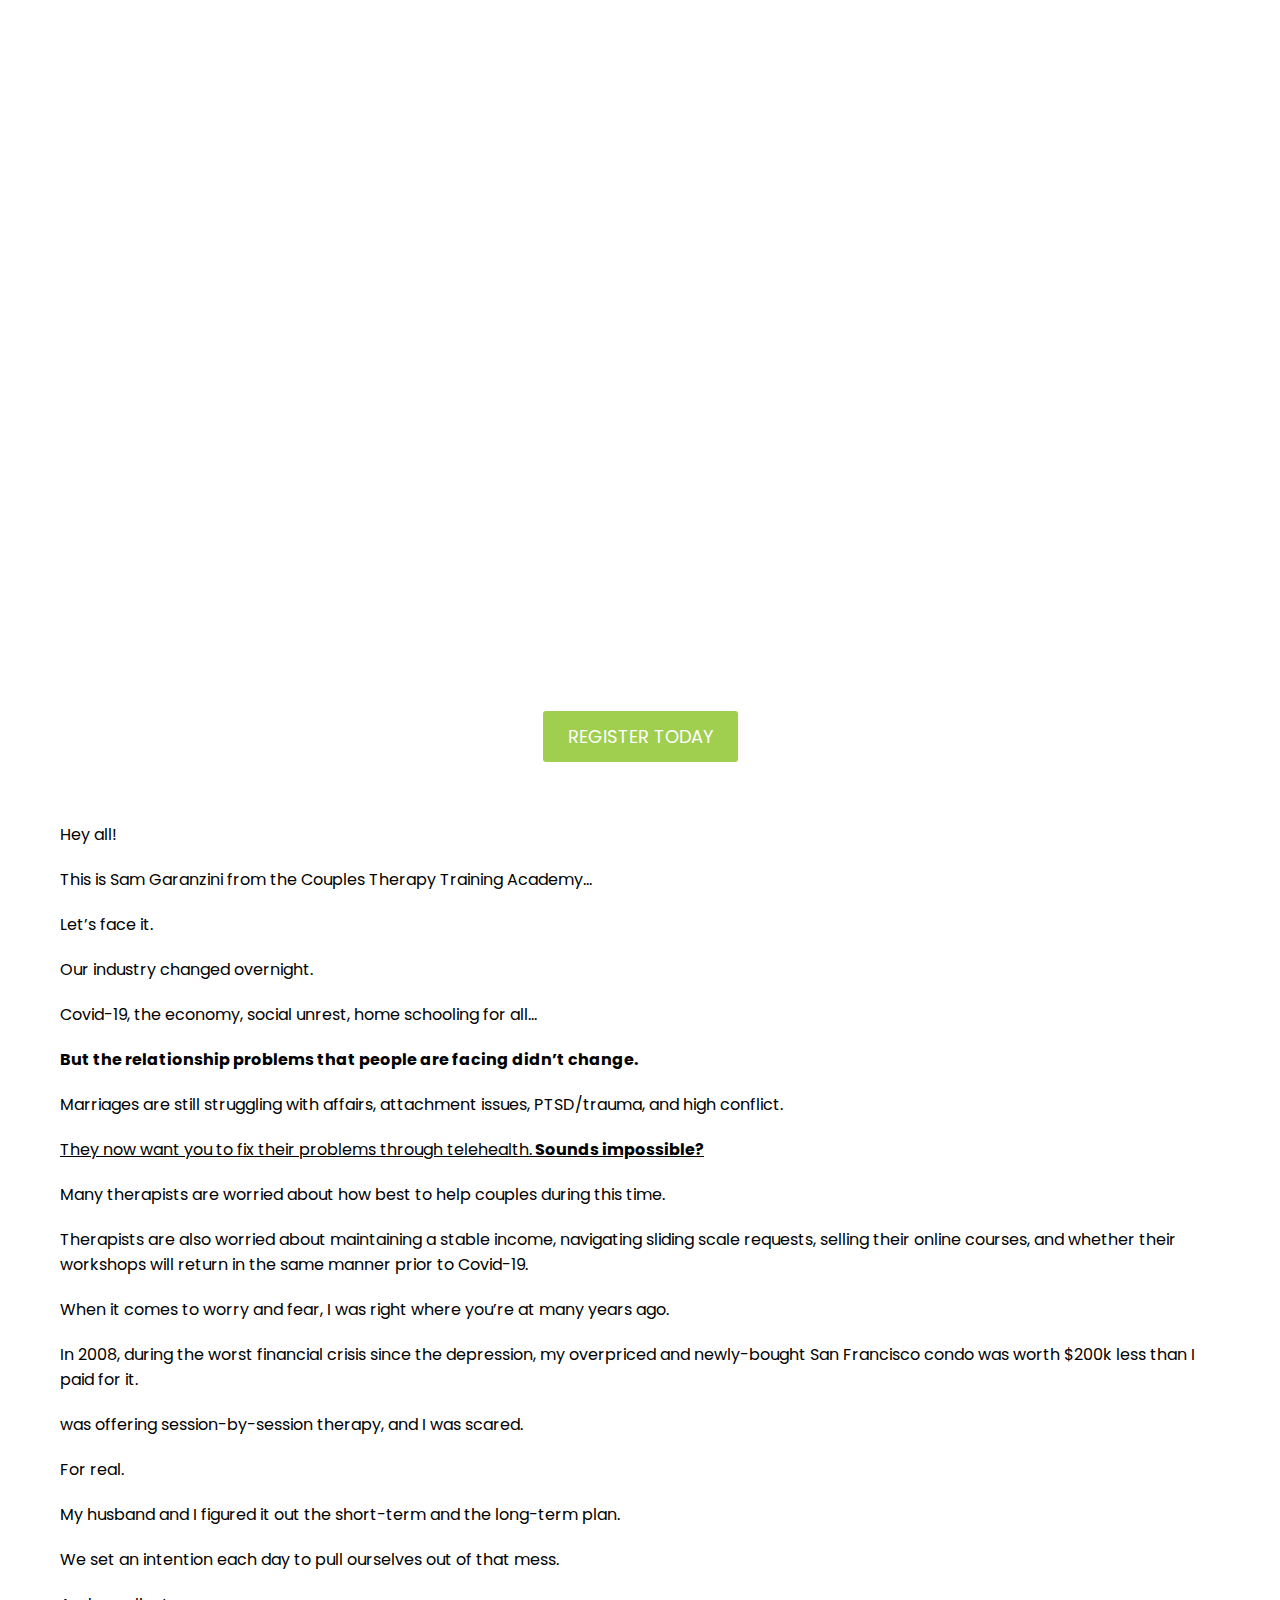
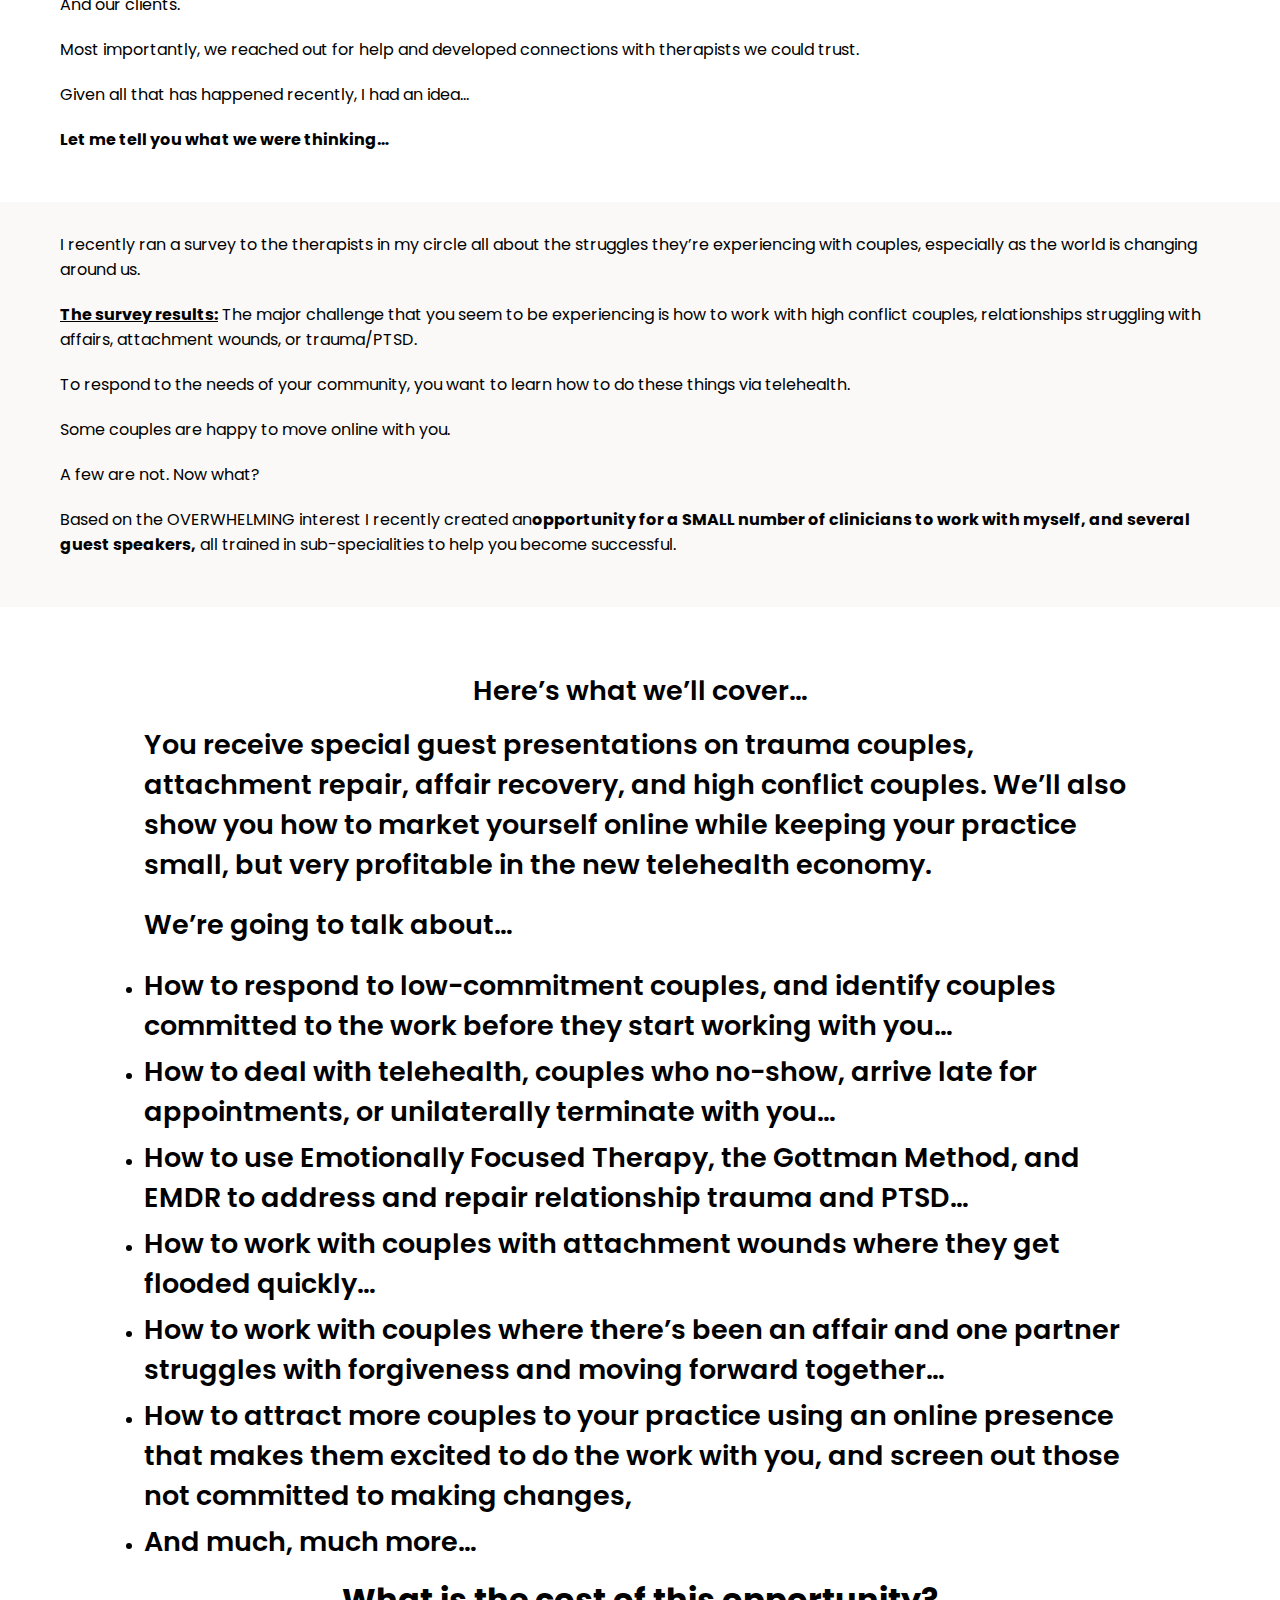
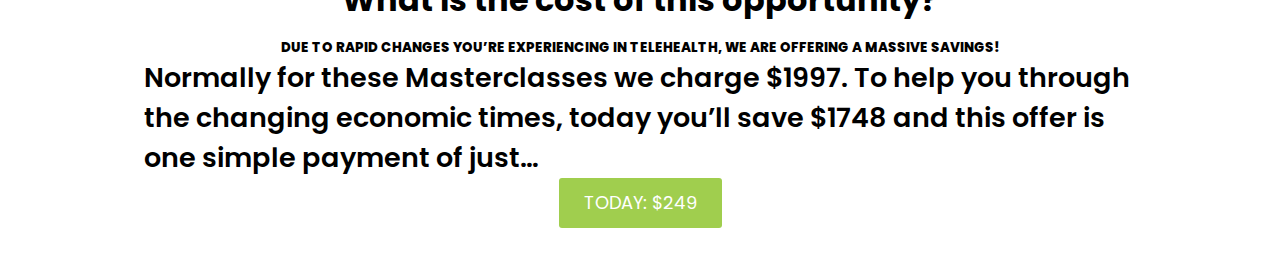
==== couplestherapytraining/index.html @ 72886bd1 "new-web-pages" ====
<!DOCTYPE html>

<html>

<head>
    <meta charset="utf-8">
    <meta http-equiv="X-UA-Compatible" content="IE=edge">
    <title>hello</title>
    <meta name="description" content="">
    <meta name="viewport" content="width=device-width, initial-scale=1">
    <link rel="stylesheet" href="style.css">
    <link rel="preconnect" href="https://fonts.googleapis.com">
    <link rel="preconnect" href="https://fonts.googleapis.com">
    <link rel="preconnect" href="https://fonts.gstatic.com" crossorigin>
    <script src="myScript.js"></script>
    <link href="https://cdn.jsdelivr.net/npm/bootstrap@5.0.2/dist/css/bootstrap.min.css" rel="stylesheet"
        integrity="sha384-EVSTQN3/azprG1Anm3QDgpJLIm9Nao0Yz1ztcQTwFspd3yD65VohhpuuCOmLASjC" crossorigin="anonymous">
    <link
        href="https://fonts.googleapis.com/css2?family=Poppins:ital,wght@0,100;0,200;0,300;0,400;0,500;0,600;0,700;0,800;1,100;1,200;1,300;1,400;1,500;1,600;1,700&display=swap"
        rel="stylesheet">
</head>

<body>
    <header>
        <div class="container-md">
            <div class="nav-time">
                <div class="nav-text ">
                    Special Opportunity About To Close…
                </div>
                <div id="countdown">
                    <ul>
                        <li><span class="timer" id="days"></span>days</li>
                        <li><span class="timer" id="hours"></span>Hours</li>
                        <li><span class="timer" id="minutes"></span>Minutes</li>
                        <li><span class="timer" id="seconds"></span>Seconds</li>
                    </ul>
                </div>
            </div>
        </div>
    </header>
    <div class="banner">
        <div class="container-md">
            <div class="banner-text ">
                <h1>Now Open…</h1>
                <h1>“High Conflict Couples Masterclass” </h1>
                <h5>Get your most challenging couples committed and engaged in therapy, learn from industry experts, and
                    navigate the new telehealth economy in this virtual Masterclass…</h5>
            </div>
            <div class="banner-vedio">
                <iframe width="560" height="315" src="https://www.youtube.com/embed/D0UnqGm_miA"
                    title="YouTube video player" frameborder="0"
                    allow="accelerometer; autoplay; clipboard-write; encrypted-media; gyroscope; picture-in-picture; web-share"
                    allowfullscreen>
                </iframe>
                <h2>Original Cost: $1997<br> Just $249</h2>
                <button onclick="window.location.href = '#';"> REGISTER TODAY </button>
            </div>
        </div>
    </div>
    <div class="pera-text container">
        <div class="text-row">
            <p>Hey all!</p>
            <p>This is Sam Garanzini from the Couples Therapy Training Academy…</p>
            <p>Let’s face it.</p>
            <p>Our industry changed overnight.</p>
            <p>Covid-19, the economy, social unrest, home schooling for all…</p>
            <p><b>But the relationship problems that people are facing didn’t change.
                </b></p>
            <p>Marriages are still struggling with affairs, attachment issues, PTSD/trauma, and high conflict.
            </p>
            <p><u>They now want you to fix their problems through telehealth.<b> Sounds impossible?</b>
                </u></p>
            <p>Many therapists are worried about how best to help couples during this time.</p>
            <p>Therapists are also worried about maintaining a stable income, navigating sliding scale requests, selling
                their online courses, and whether their workshops will return in the same manner prior to Covid-19.</p>
            <p>When it comes to worry and fear, I was right where you’re at many years ago.</p>
            <p>In 2008, during the worst financial crisis since the depression, my overpriced and newly-bought San
                Francisco condo was worth $200k less than I paid for it.</p>
            <p>was offering session-by-session therapy, and I was scared.</p>
            <p>For real.</p>
            <p>My husband and I figured it out the short-term and the long-term plan.</p>
            <p>We set an intention each day to pull ourselves out of that mess.</p>
            <p>And our clients.</p>
            <p>Most importantly, we reached out for help and developed connections with therapists we could trust.</p>
            <p>Given all that has happened recently, I had an idea…</p>
            <p><b>Let me tell you what we were thinking…</b></p>
        </div>
    </div>
    <div class="pera-text bckgrnd-color" style="background-color: #FAF9F8;">
        <div class="container">
            <div class="text-row">
                <p>I recently ran a survey to the therapists in my circle all about the struggles they’re experiencing
                    with
                    couples, especially as the world is changing around us.</p>
                <p><u><b>The survey results:</b></u> The major challenge that you seem to be experiencing is how to work
                    with high conflict couples, relationships struggling with affairs, attachment wounds, or
                    trauma/PTSD.</p>
                <p>To respond to the needs of your community, you want to learn how to do these things via telehealth.
                </p>
                <p>Some couples are happy to move online with you.</p>
                <p>A few are not. Now what?</p>
                <p>Based on the OVERWHELMING interest I recently created an<b>opportunity for a SMALL number of
                        clinicians to work with myself, and several guest speakers,</b> all trained in sub-specialities
                    to help you become successful.
                </p>
            </div>
        </div>
    </div>
    <section>
        <div class="banner2">
            <div class="container" style="padding: 20px;">
                <div class="banner2-text ">
                    <h3 style="text-align: center; padding: 14px;">Here’s what we’ll cover…</h3>
                    <h3>You receive special guest presentations on trauma couples, attachment repair, affair recovery,
                        and high conflict couples. We’ll also show you how to market yourself online while keeping your
                        practice small, but very profitable in the new telehealth economy.
                    </h3>
                    <div class="banner2-text-next-heading">
                    <h3>We’re going to talk about…</h3>
                    </div>
                    <ul>
                        <li>
                            <h3>How to respond to low-commitment couples, and identify couples committed to the work
                                before they start working with you…</h3>
                        </li>
                        <li>
                            <h3>How to deal with telehealth, couples who no-show, arrive late for appointments, or
                                unilaterally terminate with you…</h3>
                        </li>
                        <li>
                            <h3>How to use Emotionally Focused Therapy, the Gottman Method, and EMDR to address and
                                repair relationship trauma and PTSD…</h3>
                        </li>
                        <li>
                            <h3>How to work with couples with attachment wounds where they get flooded quickly…</h3>
                        </li>
                        <li>
                            <h3>How to work with couples where there’s been an affair and one partner struggles with
                                forgiveness and moving forward together…</h3>
                        </li>
                        <li>
                            <h3>How to attract more couples to your practice using an online presence that makes them
                                excited to do the work with you, and screen out those not committed to making changes,
                            </h3>
                        </li>
                        <li>
                            <h3>And much, much more…</h3>
                        </li>
                    </ul>
                    <h1 style="text-align: center; padding: 14px; font-weight: 700;">What is the cost of this opportunity?</h1>
                    <h5 style="text-align: center;     font-weight: 800; ">DUE TO RAPID CHANGES YOU’RE EXPERIENCING IN TELEHEALTH, WE ARE
                        OFFERING A MASSIVE SAVINGS!</h5>
                    <h3>Normally for these Masterclasses we charge $1997. To help you through the changing economic
                        times, today you’ll save $1748 and this offer is one simple payment of just…</h3>
                        <button onclick="window.location.href = '#';"> TODAY: $249 </button>
                </div>

            </div>
        </div>
    </section>
</body>

</html>
---- couplestherapytraining/style.css ----
*{
    font-family: 'Poppins', sans-serif;
    margin: 0;
    padding: 0;
}

header {
    background: #FFFBBA;
    position: sticky;
    top: 0;
    display: none;
}
.nav-text {
    font-size: 35px;
    font-weight: 400;
    text-align: center;
    padding: 15px;
}

div#countdown ul {
    list-style: none;
    display: flex;
    justify-content: center;
    gap: 25px;
    padding-bottom: 40px;
    text-align: center;
    margin: 0;
}
span.timer {
    display: block;
    font-size: 55px;
    font-weight: 500;
}
.banner {
    background-image: url("/img/4450-Copy-1.jpg");
    color: white;
    text-align: center;
}
.banner-text {
    padding: 58px 0px 40px;
}
.banner-text h1 {
    font-size: 28px;
    font-weight: 700;
    margin: 0;
}
.banner-text h5 {
    padding-top: 20px;
    font-weight: 700;
    font-size: 19px;
    font-style: italic;
}
.banner-vedio {
    padding-bottom: 30px;
}
.banner-vedio iframe {
    display: block;
    margin: auto;
}
.banner-vedio h2 {
    padding: 20px;
    font-weight: 700;
    font-size: xx-large;
}
.banner-vedio button {
    background: #A0CE4E;
    color: white;
    text-decoration: none;
    padding: 15px 25px;
    line-height: 21px;
    font-size: 18px;
    border-radius: 3px;
    border: none;
}
.banner-vedio  button:hover {
    background: #64842e;
    color: white;
    
}
.text-row {
    padding: 30px 60px 30px 60px;
}
.pera-text p{
    margin-top: 0;
    margin-bottom: 20px;
}
.banner2{
    background-image: url(/img/young-couple-having-marriage-counselling-5CLF6KY-Copy-2.jpg);

}
.banner2-text {
    background: white;
    width: 80%;
    display: block;
    margin: auto;
    padding: 30px;
}

.banner2-text h3 {
    font-size: 27px;
    font-weight: 600;
    line-height: 40px;
}
.banner2-text button {
    background: #A0CE4E;
    color: white;
    text-decoration: none;
    padding: 15px 25px;
    line-height: 20px;
    font-size: 18px;
    border-radius: 3px;
    border: none;
    margin: auto;
    display: block;
}
.banner2-text-next-heading {
    padding: 20px 0px 15px 0px;
}
.banner2-text ul li {
    padding-top: 6px;
}
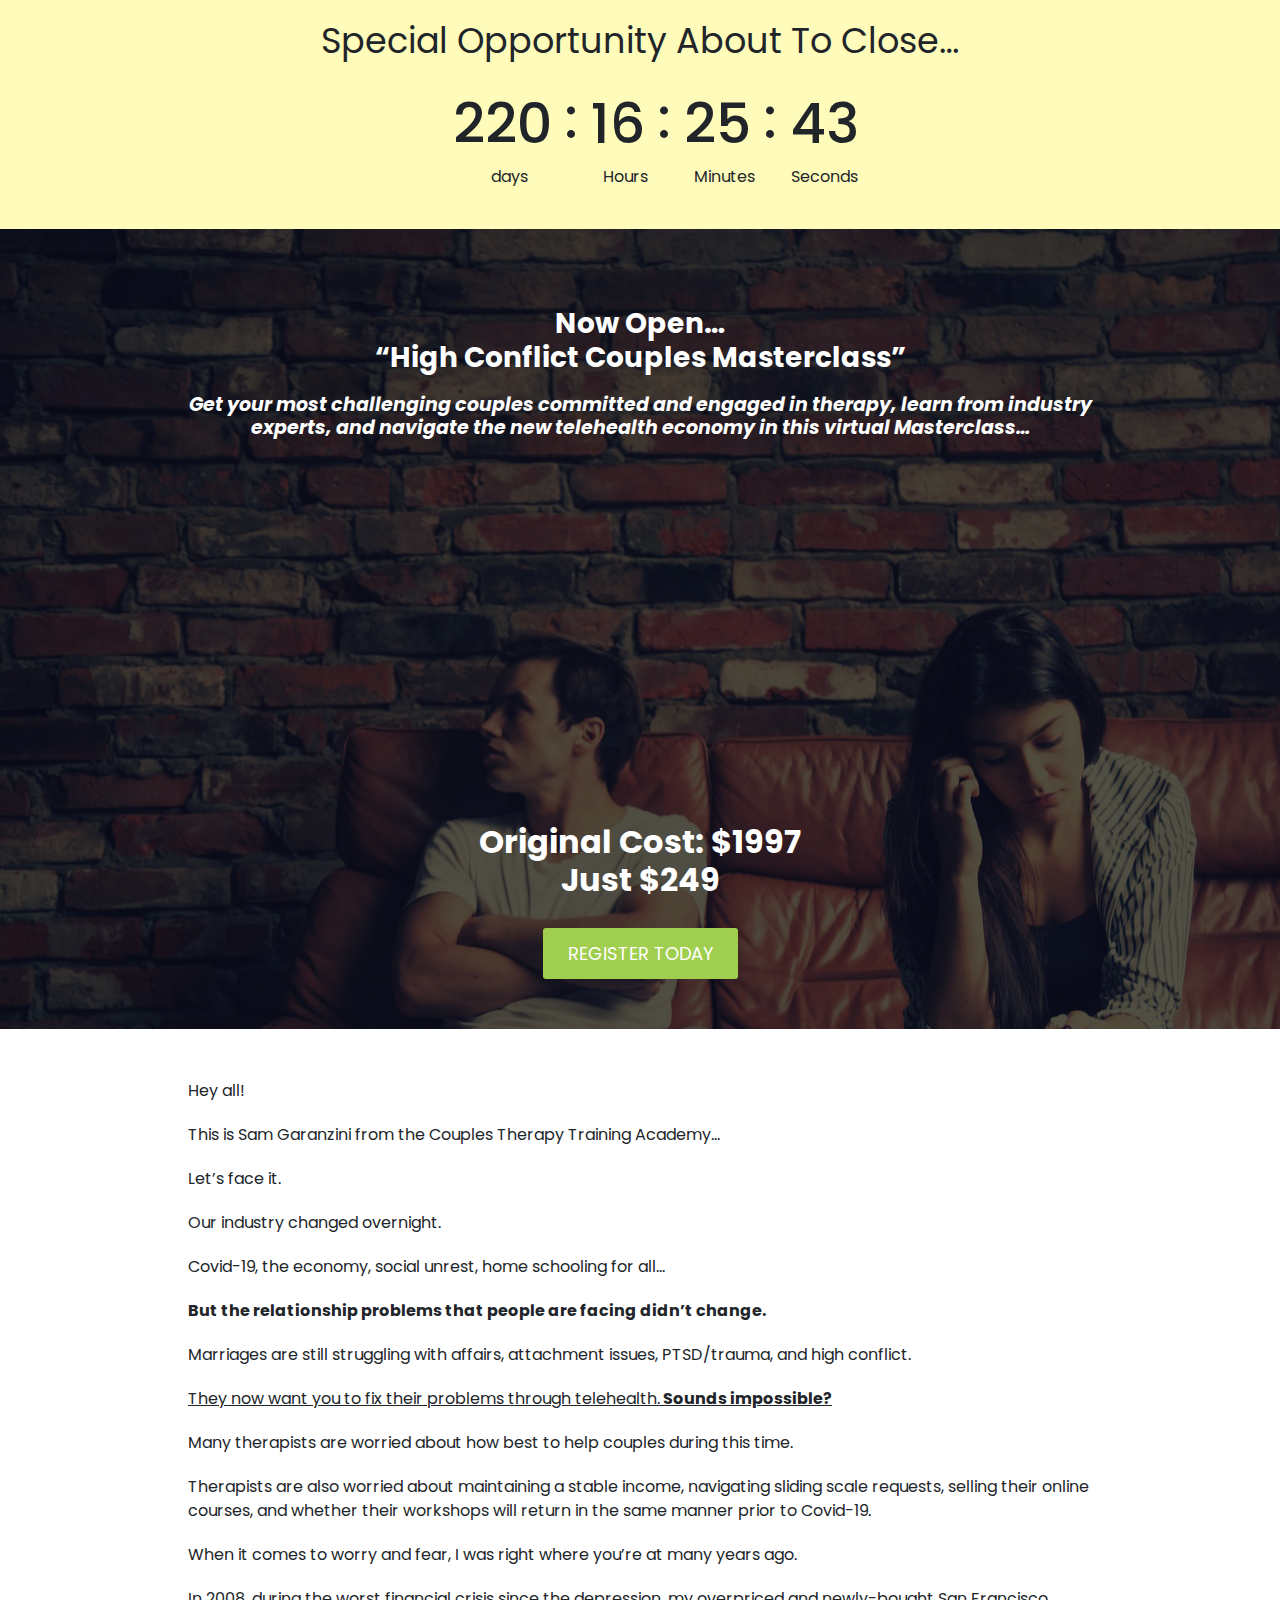
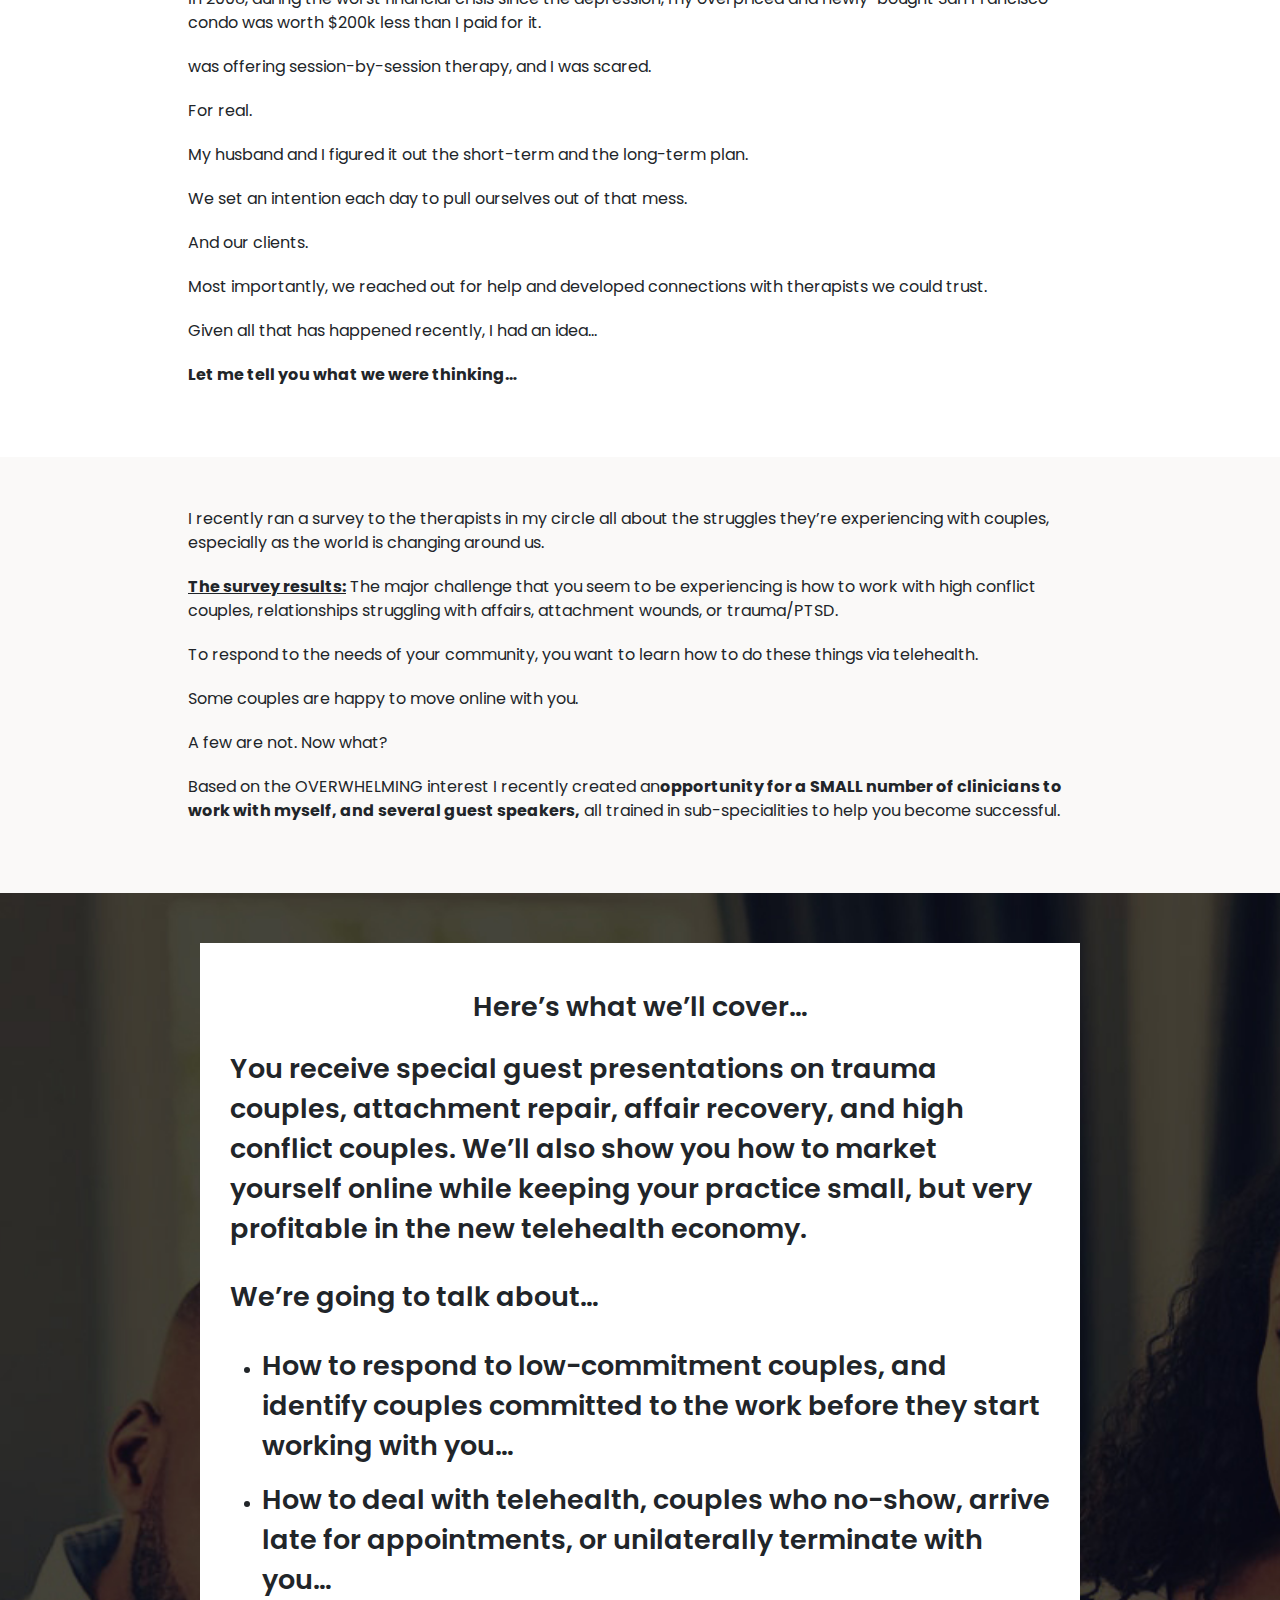
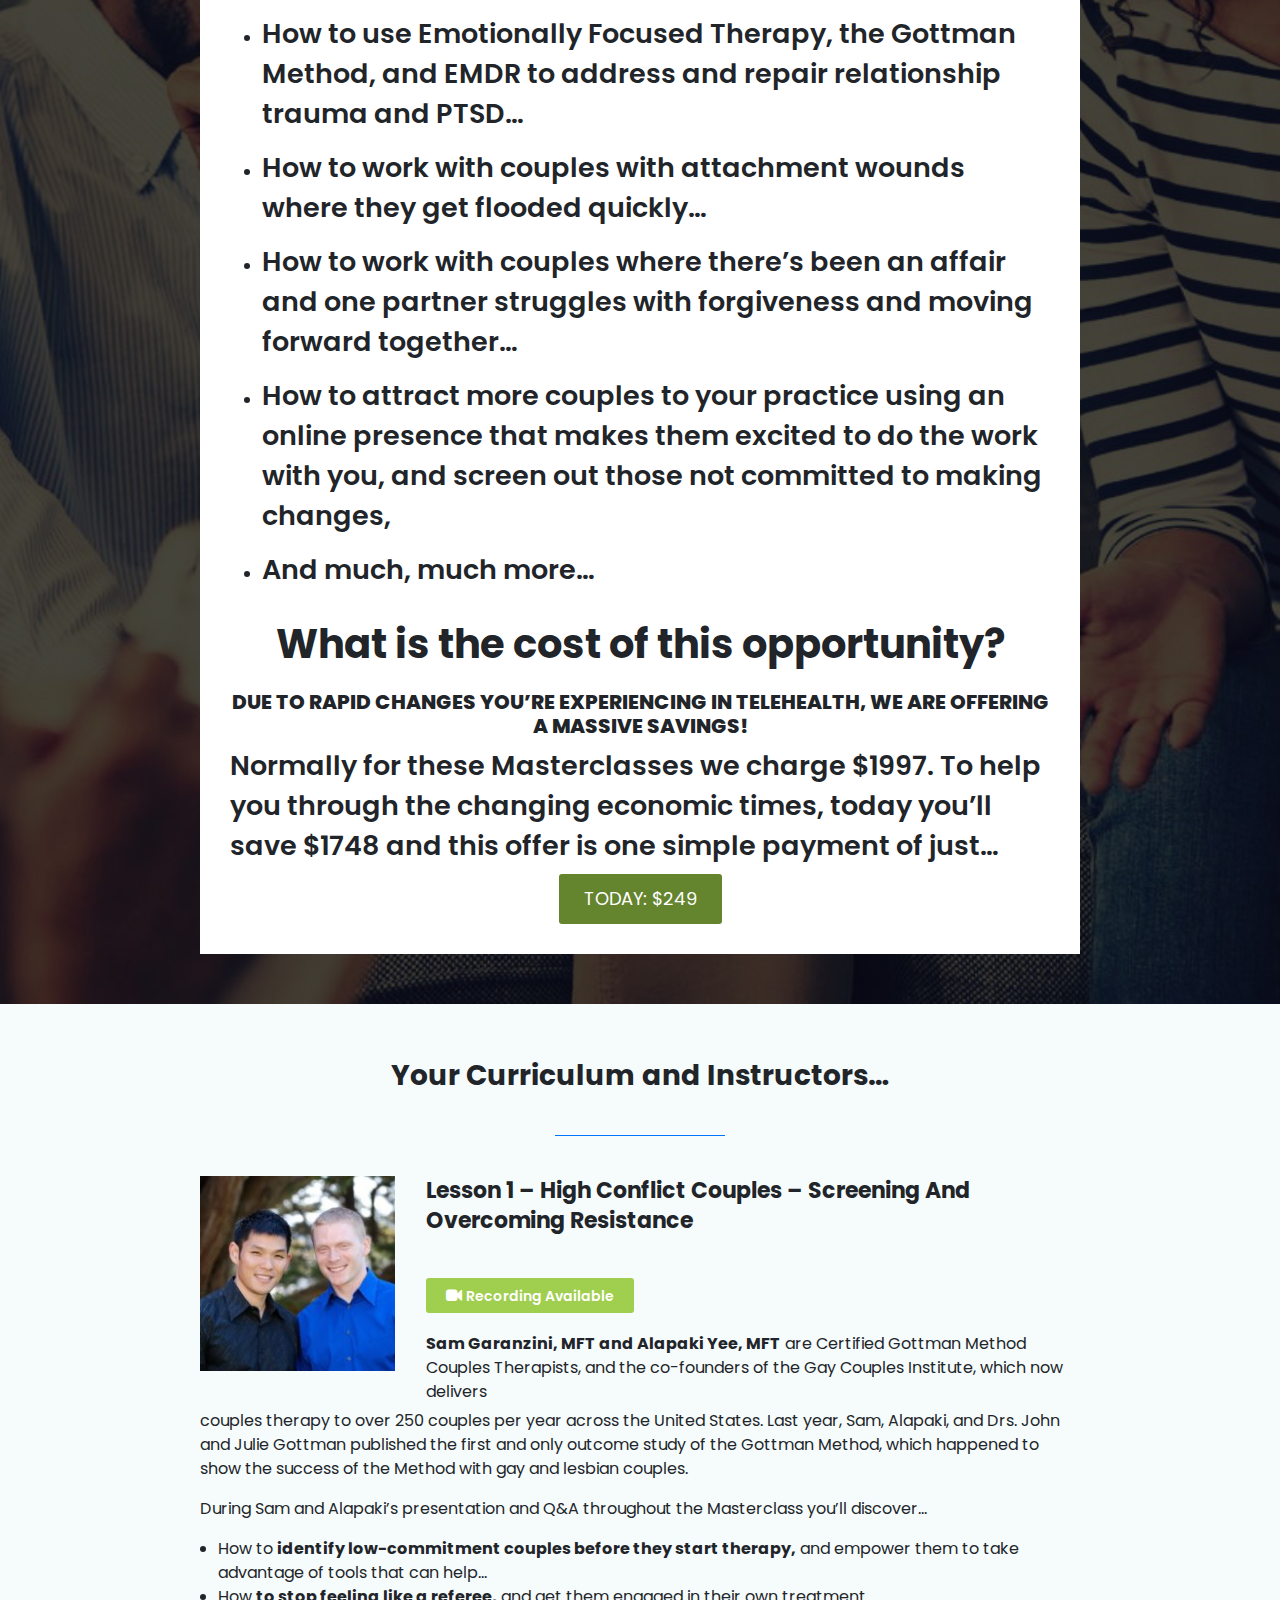
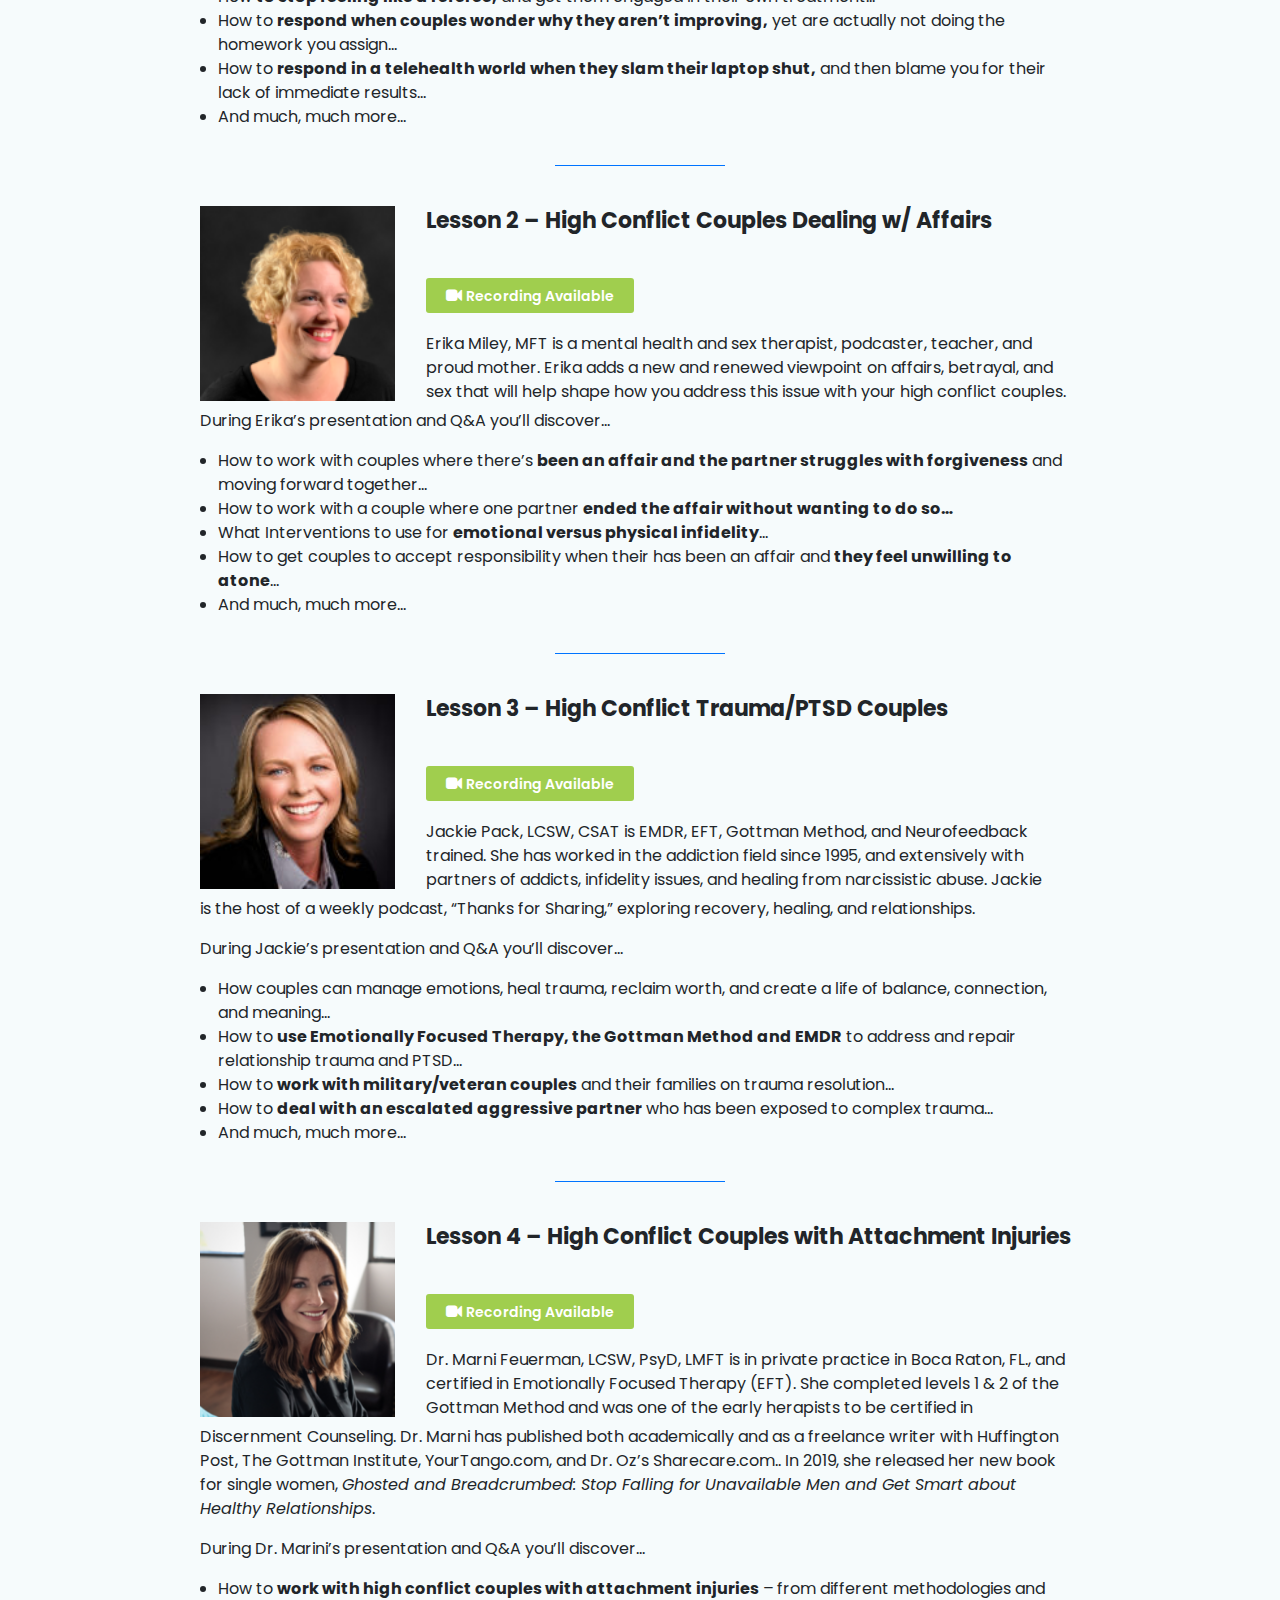
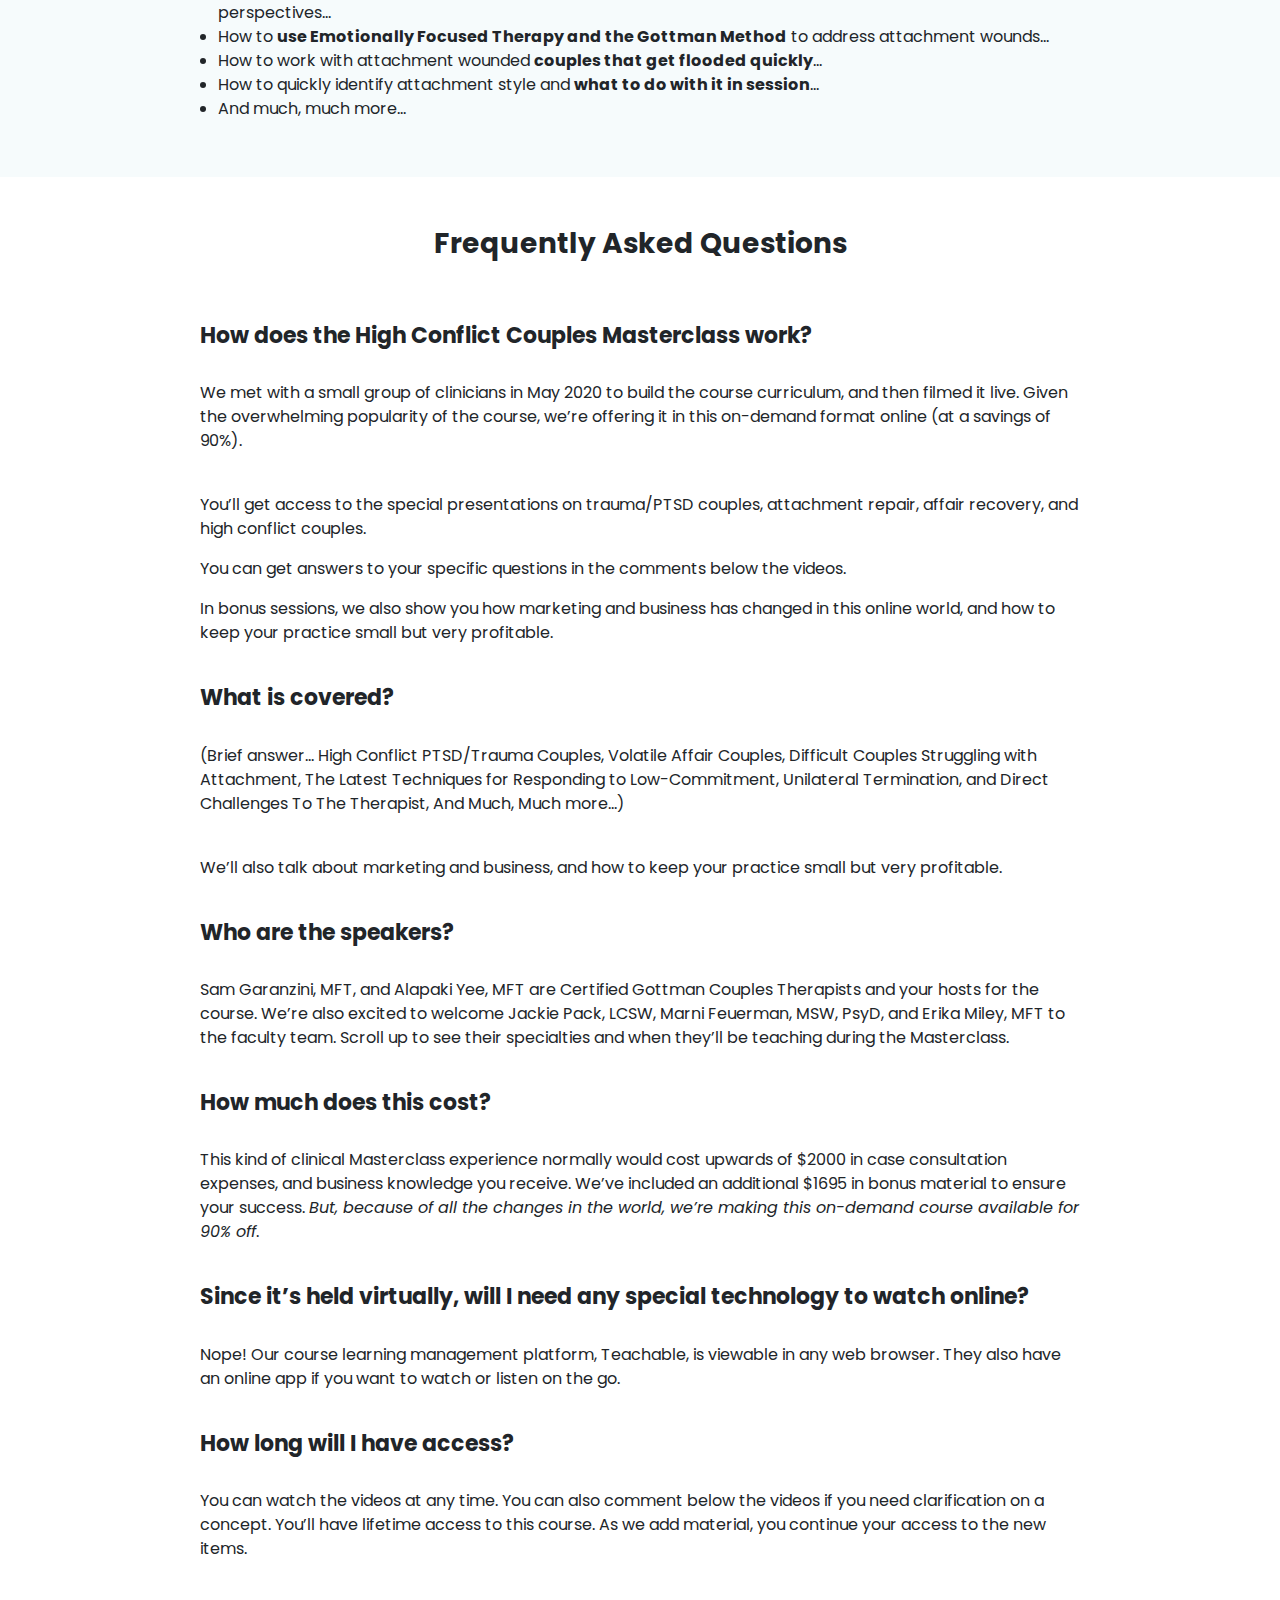
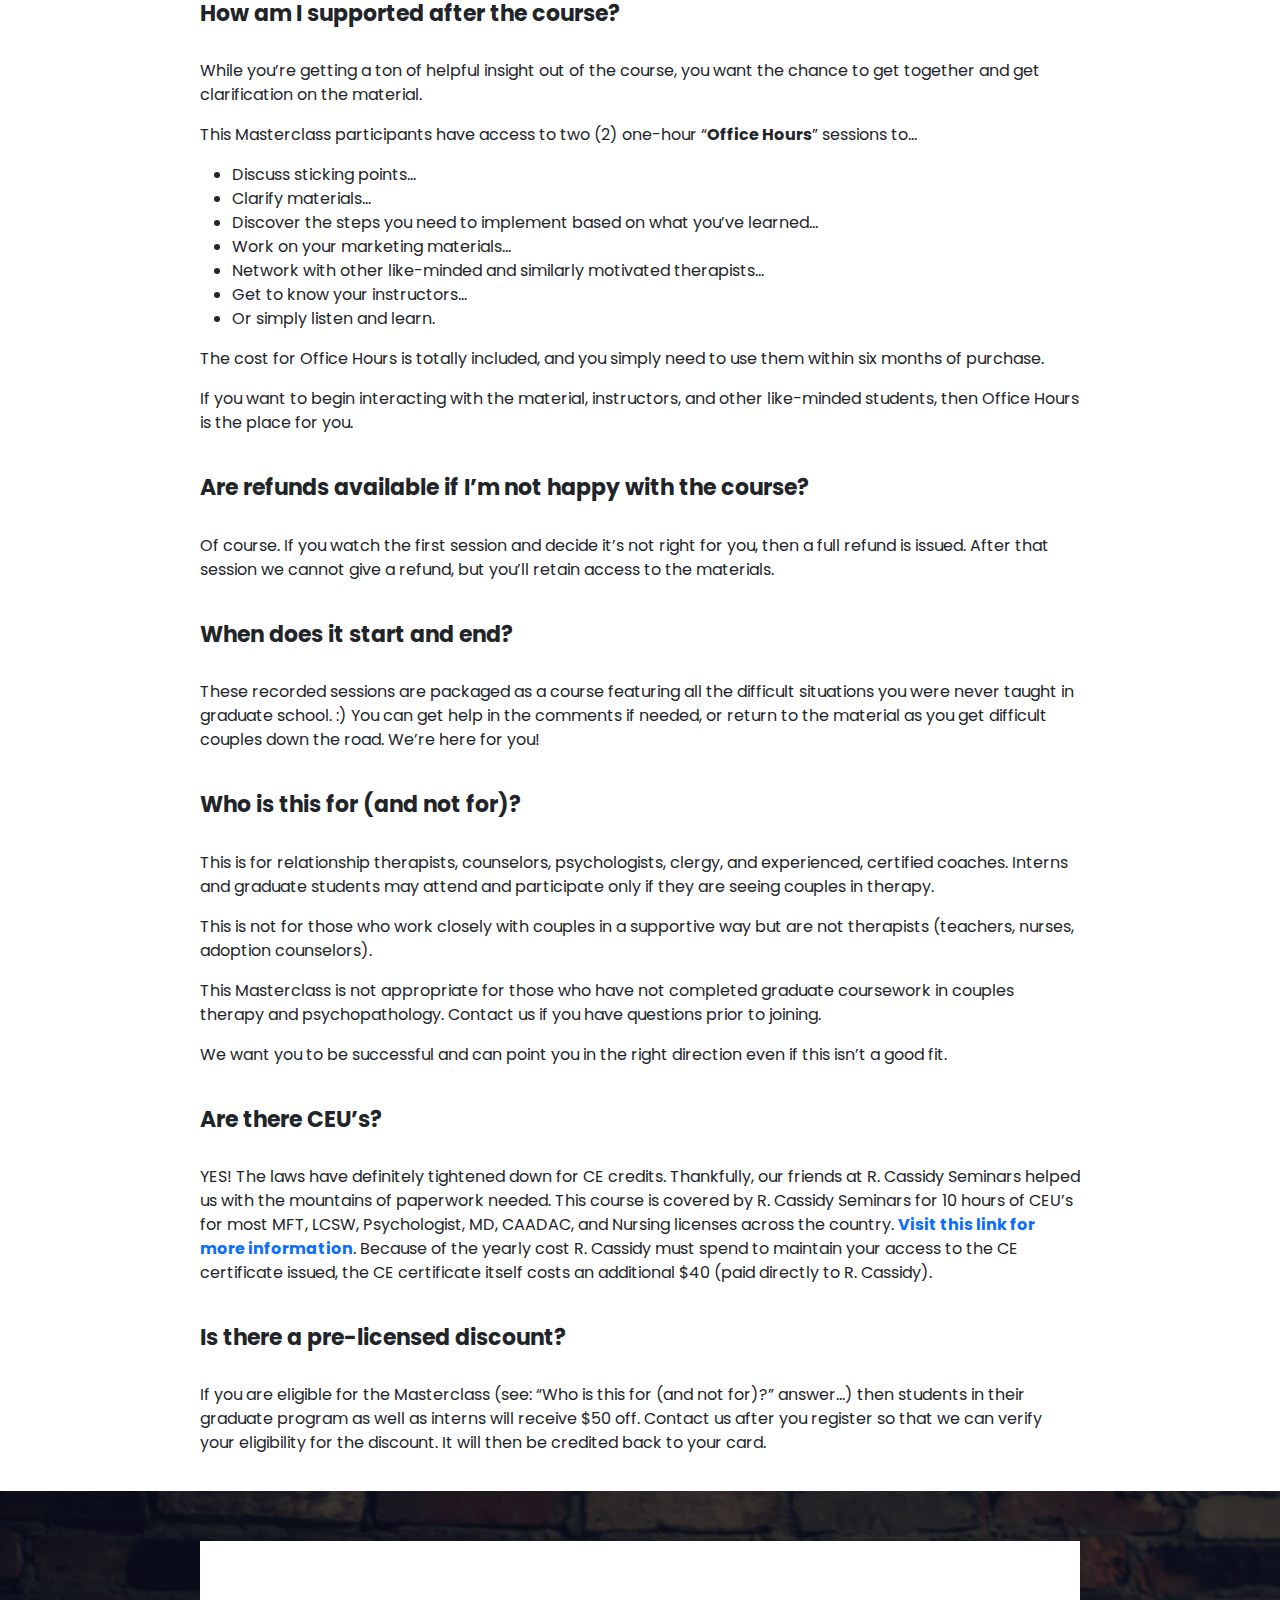
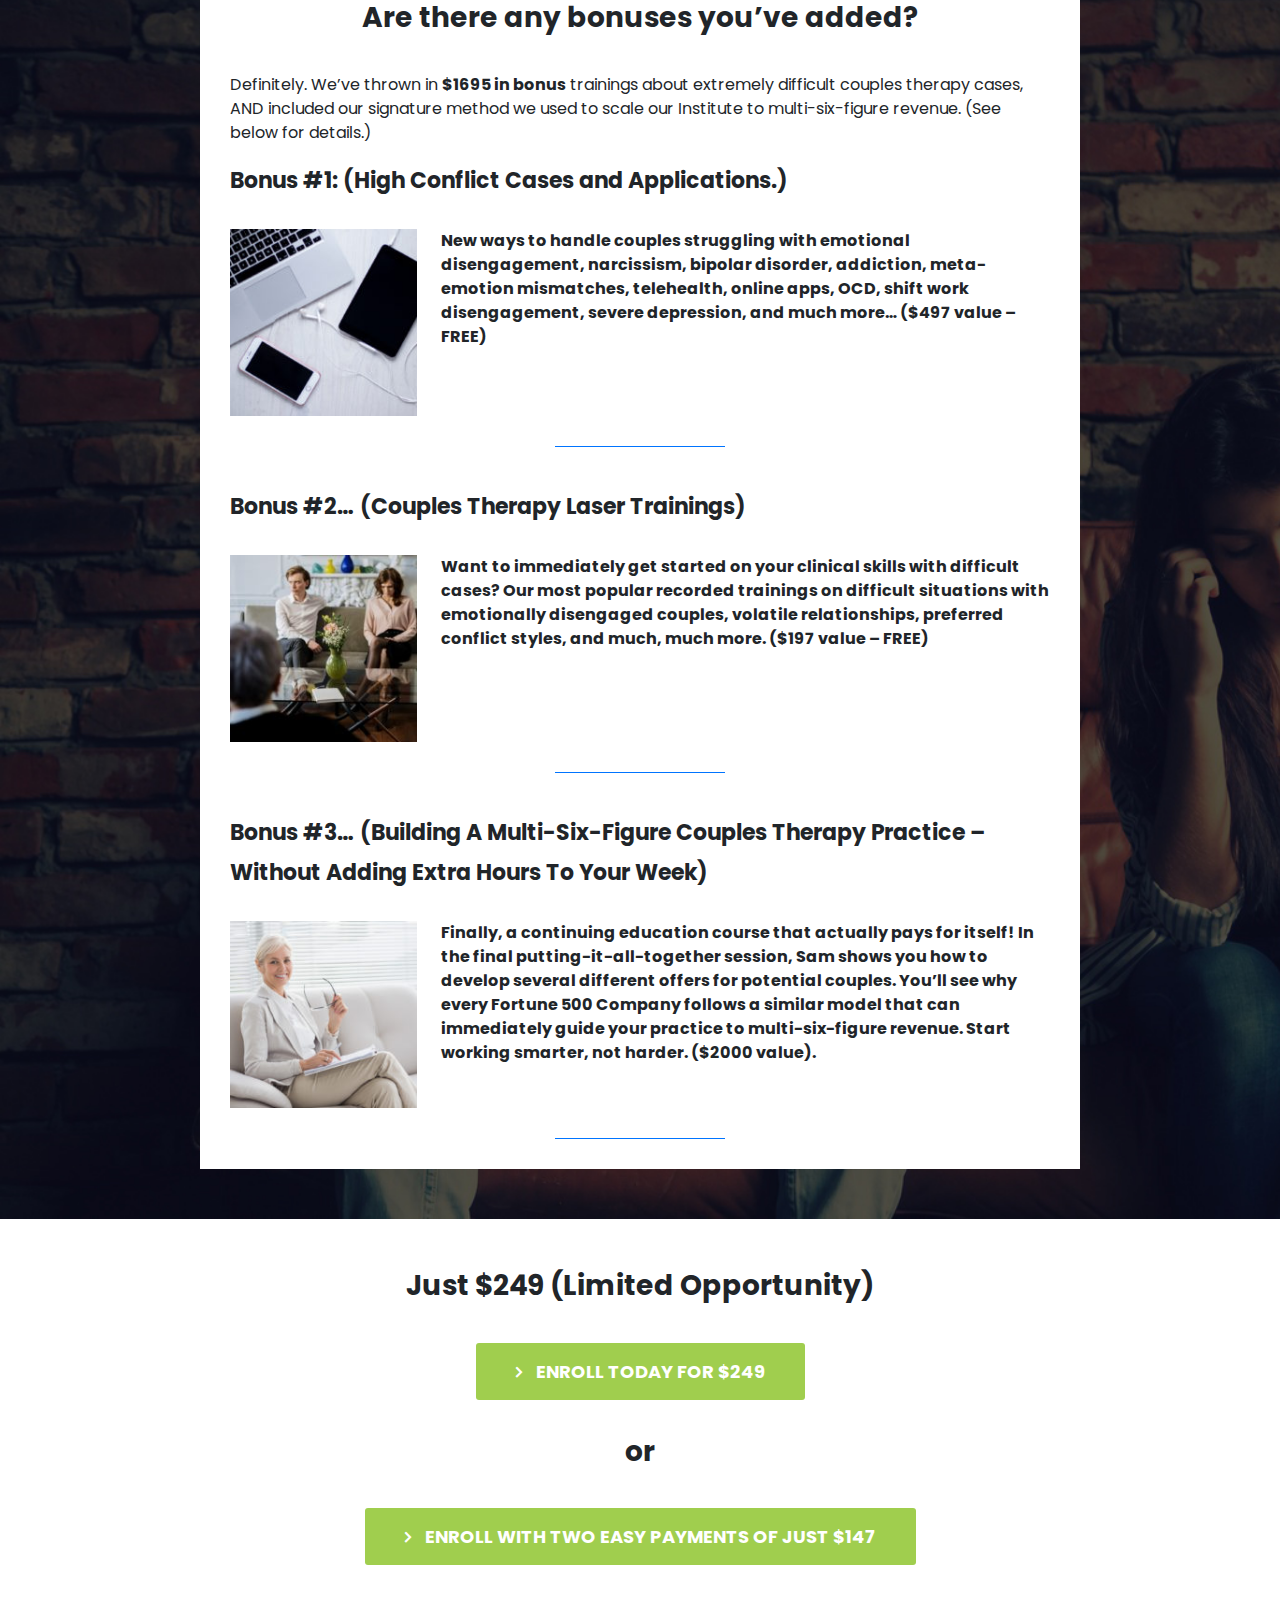
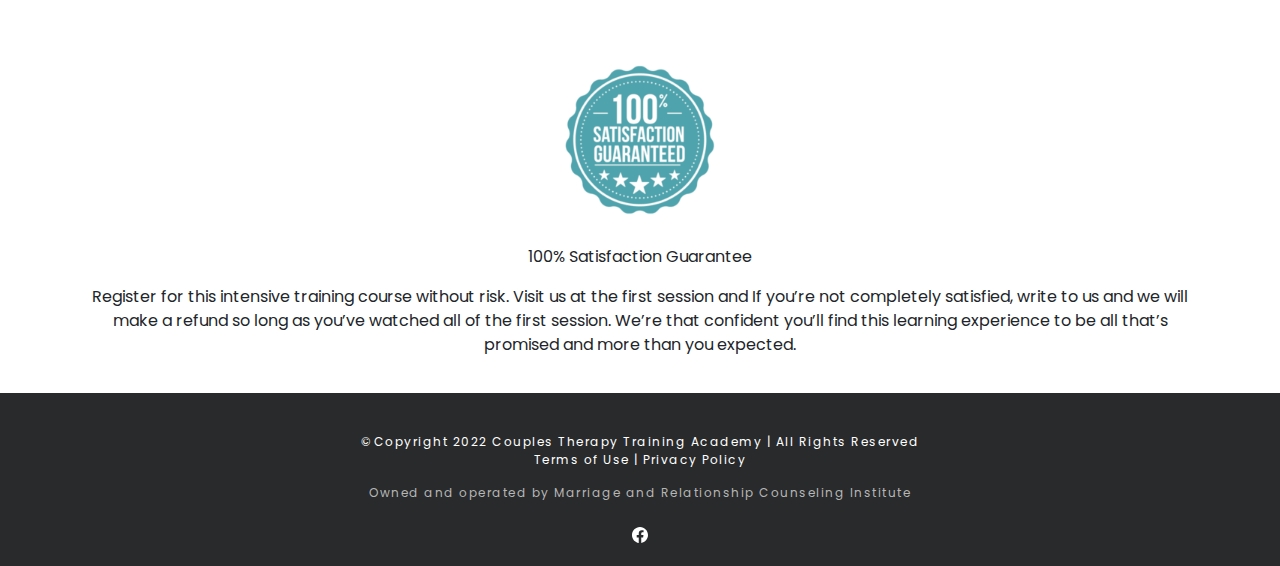
==== commit 784e7c0d: "web-done" ====
--- a/couplestherapytraining/index.html
+++ b/couplestherapytraining/index.html
@@ -3,161 +3,547 @@
 <html>
 
 <head>
-    <meta charset="utf-8">
-    <meta http-equiv="X-UA-Compatible" content="IE=edge">
-    <title>hello</title>
-    <meta name="description" content="">
-    <meta name="viewport" content="width=device-width, initial-scale=1">
-    <link rel="stylesheet" href="style.css">
-    <link rel="preconnect" href="https://fonts.googleapis.com">
-    <link rel="preconnect" href="https://fonts.googleapis.com">
-    <link rel="preconnect" href="https://fonts.gstatic.com" crossorigin>
-    <script src="myScript.js"></script>
-    <link href="https://cdn.jsdelivr.net/npm/bootstrap@5.0.2/dist/css/bootstrap.min.css" rel="stylesheet"
-        integrity="sha384-EVSTQN3/azprG1Anm3QDgpJLIm9Nao0Yz1ztcQTwFspd3yD65VohhpuuCOmLASjC" crossorigin="anonymous">
-    <link
-        href="https://fonts.googleapis.com/css2?family=Poppins:ital,wght@0,100;0,200;0,300;0,400;0,500;0,600;0,700;0,800;1,100;1,200;1,300;1,400;1,500;1,600;1,700&display=swap"
-        rel="stylesheet">
+	<meta charset="utf-8">
+	<meta http-equiv="X-UA-Compatible" content="IE=edge">
+	<title>hello</title>
+	<meta name="description" content="">
+	<meta name="viewport" content="width=device-width, initial-scale=1">
+	<link rel="stylesheet" href="style.css">
+	<link rel="preconnect" href="https://fonts.googleapis.com">
+	<link rel="preconnect" href="https://fonts.googleapis.com">
+	<link rel="preconnect" href="https://fonts.gstatic.com" crossorigin>
+	<script src="myScript.js"></script>
+	<link href="https://cdn.jsdelivr.net/npm/bootstrap@5.2.3/dist/css/bootstrap.min.css" rel="stylesheet">
+	<link
+		href="https://fonts.googleapis.com/css2?family=Poppins:ital,wght@0,100;0,200;0,300;0,400;0,500;0,600;0,700;0,800;1,100;1,200;1,300;1,400;1,500;1,600;1,700&display=swap"
+		rel="stylesheet">
+	<link rel="stylesheet" href="https://cdnjs.cloudflare.com/ajax/libs/font-awesome/4.7.0/css/font-awesome.min.css">
+
 </head>
 
 <body>
-    <header>
-        <div class="container-md">
-            <div class="nav-time">
-                <div class="nav-text ">
-                    Special Opportunity About To Close…
-                </div>
-                <div id="countdown">
-                    <ul>
-                        <li><span class="timer" id="days"></span>days</li>
-                        <li><span class="timer" id="hours"></span>Hours</li>
-                        <li><span class="timer" id="minutes"></span>Minutes</li>
-                        <li><span class="timer" id="seconds"></span>Seconds</li>
-                    </ul>
-                </div>
-            </div>
-        </div>
-    </header>
-    <div class="banner">
-        <div class="container-md">
-            <div class="banner-text ">
-                <h1>Now Open…</h1>
-                <h1>“High Conflict Couples Masterclass” </h1>
-                <h5>Get your most challenging couples committed and engaged in therapy, learn from industry experts, and
-                    navigate the new telehealth economy in this virtual Masterclass…</h5>
-            </div>
-            <div class="banner-vedio">
-                <iframe width="560" height="315" src="https://www.youtube.com/embed/D0UnqGm_miA"
-                    title="YouTube video player" frameborder="0"
-                    allow="accelerometer; autoplay; clipboard-write; encrypted-media; gyroscope; picture-in-picture; web-share"
-                    allowfullscreen>
-                </iframe>
-                <h2>Original Cost: $1997<br> Just $249</h2>
-                <button onclick="window.location.href = '#';"> REGISTER TODAY </button>
-            </div>
-        </div>
-    </div>
-    <div class="pera-text container">
-        <div class="text-row">
-            <p>Hey all!</p>
-            <p>This is Sam Garanzini from the Couples Therapy Training Academy…</p>
-            <p>Let’s face it.</p>
-            <p>Our industry changed overnight.</p>
-            <p>Covid-19, the economy, social unrest, home schooling for all…</p>
-            <p><b>But the relationship problems that people are facing didn’t change.
-                </b></p>
-            <p>Marriages are still struggling with affairs, attachment issues, PTSD/trauma, and high conflict.
-            </p>
-            <p><u>They now want you to fix their problems through telehealth.<b> Sounds impossible?</b>
-                </u></p>
-            <p>Many therapists are worried about how best to help couples during this time.</p>
-            <p>Therapists are also worried about maintaining a stable income, navigating sliding scale requests, selling
-                their online courses, and whether their workshops will return in the same manner prior to Covid-19.</p>
-            <p>When it comes to worry and fear, I was right where you’re at many years ago.</p>
-            <p>In 2008, during the worst financial crisis since the depression, my overpriced and newly-bought San
-                Francisco condo was worth $200k less than I paid for it.</p>
-            <p>was offering session-by-session therapy, and I was scared.</p>
-            <p>For real.</p>
-            <p>My husband and I figured it out the short-term and the long-term plan.</p>
-            <p>We set an intention each day to pull ourselves out of that mess.</p>
-            <p>And our clients.</p>
-            <p>Most importantly, we reached out for help and developed connections with therapists we could trust.</p>
-            <p>Given all that has happened recently, I had an idea…</p>
-            <p><b>Let me tell you what we were thinking…</b></p>
-        </div>
-    </div>
-    <div class="pera-text bckgrnd-color" style="background-color: #FAF9F8;">
-        <div class="container">
-            <div class="text-row">
-                <p>I recently ran a survey to the therapists in my circle all about the struggles they’re experiencing
-                    with
-                    couples, especially as the world is changing around us.</p>
-                <p><u><b>The survey results:</b></u> The major challenge that you seem to be experiencing is how to work
-                    with high conflict couples, relationships struggling with affairs, attachment wounds, or
-                    trauma/PTSD.</p>
-                <p>To respond to the needs of your community, you want to learn how to do these things via telehealth.
-                </p>
-                <p>Some couples are happy to move online with you.</p>
-                <p>A few are not. Now what?</p>
-                <p>Based on the OVERWHELMING interest I recently created an<b>opportunity for a SMALL number of
-                        clinicians to work with myself, and several guest speakers,</b> all trained in sub-specialities
-                    to help you become successful.
-                </p>
-            </div>
-        </div>
-    </div>
-    <section>
-        <div class="banner2">
-            <div class="container" style="padding: 20px;">
-                <div class="banner2-text ">
-                    <h3 style="text-align: center; padding: 14px;">Here’s what we’ll cover…</h3>
-                    <h3>You receive special guest presentations on trauma couples, attachment repair, affair recovery,
-                        and high conflict couples. We’ll also show you how to market yourself online while keeping your
-                        practice small, but very profitable in the new telehealth economy.
-                    </h3>
-                    <div class="banner2-text-next-heading">
-                    <h3>We’re going to talk about…</h3>
-                    </div>
-                    <ul>
-                        <li>
-                            <h3>How to respond to low-commitment couples, and identify couples committed to the work
-                                before they start working with you…</h3>
-                        </li>
-                        <li>
-                            <h3>How to deal with telehealth, couples who no-show, arrive late for appointments, or
-                                unilaterally terminate with you…</h3>
-                        </li>
-                        <li>
-                            <h3>How to use Emotionally Focused Therapy, the Gottman Method, and EMDR to address and
-                                repair relationship trauma and PTSD…</h3>
-                        </li>
-                        <li>
-                            <h3>How to work with couples with attachment wounds where they get flooded quickly…</h3>
-                        </li>
-                        <li>
-                            <h3>How to work with couples where there’s been an affair and one partner struggles with
-                                forgiveness and moving forward together…</h3>
-                        </li>
-                        <li>
-                            <h3>How to attract more couples to your practice using an online presence that makes them
-                                excited to do the work with you, and screen out those not committed to making changes,
-                            </h3>
-                        </li>
-                        <li>
-                            <h3>And much, much more…</h3>
-                        </li>
-                    </ul>
-                    <h1 style="text-align: center; padding: 14px; font-weight: 700;">What is the cost of this opportunity?</h1>
-                    <h5 style="text-align: center;     font-weight: 800; ">DUE TO RAPID CHANGES YOU’RE EXPERIENCING IN TELEHEALTH, WE ARE
-                        OFFERING A MASSIVE SAVINGS!</h5>
-                    <h3>Normally for these Masterclasses we charge $1997. To help you through the changing economic
-                        times, today you’ll save $1748 and this offer is one simple payment of just…</h3>
-                        <button onclick="window.location.href = '#';"> TODAY: $249 </button>
-                </div>
-
-            </div>
-        </div>
-    </section>
+	<header>
+		<div class="container-md">
+			<div class="nav-time">
+				<div class="nav-text ">
+					Special Opportunity About To Close…
+				</div>
+				<div id="countdown">
+					<ul>
+						<li><span class="timer" id="days"></span>days</li>
+						<li><span class="timer" id="hours"></span>Hours</li>
+						<li><span class="timer" id="minutes"></span>Minutes</li>
+						<li><span class="timer" id="seconds"></span>Seconds</li>
+					</ul>
+				</div>
+			</div>
+		</div>
+	</header>
+	<div class="banner">
+		<div class="container" style="width: 80%;	padding: 20px;	">
+			<div class="row">
+				<div class="banner-text ">
+					<h1>Now Open…</h1>
+					<h1>“High Conflict Couples Masterclass” </h1>
+					<h5>Get your most challenging couples committed and engaged in therapy, learn from industry experts,
+						and
+						navigate the new telehealth economy in this virtual Masterclass…</h5>
+				</div>
+				<div class="banner-vedio">
+					<iframe width="560" height="315" src="https://www.youtube.com/embed/D0UnqGm_miA"
+						title="YouTube video player" frameborder="0"
+						allow="accelerometer; autoplay; clipboard-write; encrypted-media; gyroscope; picture-in-picture; web-share"
+						allowfullscreen>
+					</iframe>
+					<h2>Original Cost: $1997<br> Just $249</h2>
+					<button onclick="window.location.href = '#';"> REGISTER TODAY </button>
+				</div>
+			</div>
+		</div>
+	</div>
+
+	<div class="pera-text container" style="padding: 20px; width: 80%;">
+		<div class="text-row">
+			<p>Hey all!</p>
+			<p>This is Sam Garanzini from the Couples Therapy Training Academy…</p>
+			<p>Let’s face it.</p>
+			<p>Our industry changed overnight.</p>
+			<p>Covid-19, the economy, social unrest, home schooling for all…</p>
+			<p><b>But the relationship problems that people are facing didn’t change.
+				</b></p>
+			<p>Marriages are still struggling with affairs, attachment issues, PTSD/trauma, and high conflict.
+			</p>
+			<p><u>They now want you to fix their problems through telehealth.<b> Sounds impossible?</b>
+				</u></p>
+			<p>Many therapists are worried about how best to help couples during this time.</p>
+			<p>Therapists are also worried about maintaining a stable income, navigating sliding scale requests, selling
+				their online courses, and whether their workshops will return in the same manner prior to Covid-19.</p>
+			<p>When it comes to worry and fear, I was right where you’re at many years ago.</p>
+			<p>In 2008, during the worst financial crisis since the depression, my overpriced and newly-bought San
+				Francisco condo was worth $200k less than I paid for it.</p>
+			<p>was offering session-by-session therapy, and I was scared.</p>
+			<p>For real.</p>
+			<p>My husband and I figured it out the short-term and the long-term plan.</p>
+			<p>We set an intention each day to pull ourselves out of that mess.</p>
+			<p>And our clients.</p>
+			<p>Most importantly, we reached out for help and developed connections with therapists we could trust.</p>
+			<p>Given all that has happened recently, I had an idea…</p>
+			<p><b>Let me tell you what we were thinking…</b></p>
+		</div>
+	</div>
+	<div class="pera-text bckgrnd-color" style="background-color: #FAF9F8;">
+		<div class="container" style="padding: 20px; width: 80%;">
+			<div class="text-row">
+				<p>I recently ran a survey to the therapists in my circle all about the struggles they’re experiencing
+					with
+					couples, especially as the world is changing around us.</p>
+				<p><u><b>The survey results:</b></u> The major challenge that you seem to be experiencing is how to work
+					with high conflict couples, relationships struggling with affairs, attachment wounds, or
+					trauma/PTSD.</p>
+				<p>To respond to the needs of your community, you want to learn how to do these things via telehealth.
+				</p>
+				<p>Some couples are happy to move online with you.</p>
+				<p>A few are not. Now what?</p>
+				<p>Based on the OVERWHELMING interest I recently created an<b>opportunity for a SMALL number of
+						clinicians to work with myself, and several guest speakers,</b> all trained in sub-specialities
+					to help you become successful.
+				</p>
+			</div>
+		</div>
+	</div>
+	<section>
+		<div class="banner2">
+			<div class="container" style="padding: 20px;">
+				<div class="banner2-text ">
+					<h3 style="text-align: center; padding: 14px;">Here’s what we’ll cover…</h3>
+					<h3>You receive special guest presentations on trauma couples, attachment repair, affair recovery,
+						and high conflict couples. We’ll also show you how to market yourself online while keeping your
+						practice small, but very profitable in the new telehealth economy.
+					</h3>
+					<div class="banner2-text-next-heading">
+						<h3>We’re going to talk about…</h3>
+					</div>
+					<ul>
+						<li>
+							<h3>How to respond to low-commitment couples, and identify couples committed to the work
+								before they start working with you…</h3>
+						</li>
+						<li>
+							<h3>How to deal with telehealth, couples who no-show, arrive late for appointments, or
+								unilaterally terminate with you…</h3>
+						</li>
+						<li>
+							<h3>How to use Emotionally Focused Therapy, the Gottman Method, and EMDR to address and
+								repair relationship trauma and PTSD…</h3>
+						</li>
+						<li>
+							<h3>How to work with couples with attachment wounds where they get flooded quickly…</h3>
+						</li>
+						<li>
+							<h3>How to work with couples where there’s been an affair and one partner struggles with
+								forgiveness and moving forward together…</h3>
+						</li>
+						<li>
+							<h3>How to attract more couples to your practice using an online presence that makes them
+								excited to do the work with you, and screen out those not committed to making changes,
+							</h3>
+						</li>
+						<li>
+							<h3>And much, much more…</h3>
+						</li>
+					</ul>
+					<h1 style="text-align: center; padding: 14px; font-weight: 700;">What is the cost of this
+						opportunity?</h1>
+					<h5 style="text-align: center;     font-weight: 800; ">DUE TO RAPID CHANGES YOU’RE EXPERIENCING IN
+						TELEHEALTH, WE ARE
+						OFFERING A MASSIVE SAVINGS!</h5>
+					<h3>Normally for these Masterclasses we charge $1997. To help you through the changing economic
+						times, today you’ll save $1748 and this offer is one simple payment of just…</h3>
+					<button onclick="window.location.href = '#';"> TODAY: $249 </button>
+				</div>
+
+			</div>
+		</div>
+	</section>
+	<section>
+		<div class="curriculum-instructors">
+			<div class="container" style="padding: 20px;">
+				<h2 class="text-center">Your Curriculum and Instructors…</h2>
+				<div class="profile-sec">
+					<div class="profile-main">
+						<div class="row">
+							<div class="col-lg-3 col-md-3 col-sm-3">
+								<img src="img/sam-alapaki.jpg" class="img-fluid" style="width:195px;">
+							</div>
+							<div class="col-lg-9 col-md-9 col-sm-9">
+								<h4>Lesson 1 – High Conflict Couples – Screening And Overcoming Resistance</h4>
+								<a class="recoding-btn"><i class="fa fa-video-camera" aria-hidden="true"></i>
+									<span>Recording Available</span></a><br /><br />
+								<p class="conflict-para"><strong>Sam Garanzini, MFT and Alapaki Yee, MFT</strong> are
+									Certified Gottman Method Couples Therapists, and the co-founders of the Gay Couples
+									Institute, which now delivers </p>
+							</div>
+							<p>couples therapy to over 250 couples per year across the United States. Last year, Sam,
+								Alapaki, and Drs. John and Julie Gottman published the first and only outcome study of
+								the Gottman Method, which happened to show the success of the Method with gay and
+								lesbian couples.</p>
+							<p>During Sam and Alapaki’s presentation and Q&A throughout the Masterclass you’ll discover…
+							</p>
+							<ul style="padding:0 30px;">
+								<li>How to <strong>identify low-commitment couples before they start therapy,</strong>
+									and empower them to take advantage of tools that can help…</li>
+								<li>How <strong>to stop feeling like a referee,</strong> and get them engaged in their
+									own treatment…</li>
+								<li>How to <strong>respond when couples wonder why they aren’t improving,</strong> yet
+									are actually not doing the homework you assign…</li>
+								<li>How to <strong>respond in a telehealth world when they slam their laptop
+										shut,</strong> and then blame you for their lack of immediate results…</li>
+								<li>And much, much more…</li>
+							</ul>
+						</div>
+					</div>
+				</div>
+				<div class="profile-sec">
+					<div class="profile-main">
+						<div class="row">
+							<div class="col-lg-3 col-md-3 col-sm-3">
+								<img src="img/erika-Copy.png" class="img-fluid" style="width:195px;">
+							</div>
+							<div class="col-lg-9 col-md-9 col-sm-9">
+								<h4>Lesson 2 – High Conflict Couples Dealing w/ Affairs</h4>
+								<a class="recoding-btn"><i class="fa fa-video-camera" aria-hidden="true"></i>
+									<span>Recording Available</span></a><br /><br />
+								<p class="conflict-para">Erika Miley, MFT is a mental health and sex therapist,
+									podcaster, teacher, and proud mother. Erika adds a new and renewed viewpoint on
+									affairs, betrayal, and sex that will help shape how you address this issue with your
+									high conflict couples.</p>
+							</div>
+
+							<p>During Erika’s presentation and Q&A you’ll discover…</p>
+							<ul style="padding:0 30px;">
+								<li>How to work with couples where there’s <strong>been an affair and the partner
+										struggles with forgiveness</strong> and moving forward together…</li>
+								<li>How to work with a couple where one partner <strong>ended the affair without wanting
+										to do so…</strong></li>
+								<li>What Interventions to use for <strong>emotional versus physical infidelity</strong>…
+								</li>
+								<li>How to get couples to accept responsibility when their has been an affair and
+									<strong>they feel unwilling to atone</strong>…
+								</li>
+								<li>And much, much more…</li>
+							</ul>
+						</div>
+					</div>
+				</div>
+				<div class="profile-sec">
+					<div class="profile-main">
+						<div class="row">
+							<div class="col-lg-3 col-md-3 col-sm-3">
+								<img src="img/Jackie-Pack.jpg" class="img-fluid" style="width:195px;">
+							</div>
+							<div class="col-lg-9 col-md-9 col-sm-9">
+								<h4>Lesson 3 – High Conflict Trauma/PTSD Couples</h4>
+								<a class="recoding-btn"><i class="fa fa-video-camera" aria-hidden="true"></i>
+									<span>Recording Available</span></a><br /><br />
+								<p class="conflict-para">Jackie Pack, LCSW, CSAT is EMDR, EFT, Gottman Method, and
+									Neurofeedback trained. She has worked in the addiction field since 1995, and
+									extensively with partners of addicts, infidelity issues, and healing from
+									narcissistic abuse. Jackie</p>
+							</div>
+							<p>is the host of a weekly podcast, “Thanks for Sharing,” exploring recovery, healing, and
+								relationships.</p>
+							<p>During Jackie’s presentation and Q&A you’ll discover…</p>
+							<ul style="padding:0 30px;">
+								<li>How couples can manage emotions, heal trauma, reclaim worth, and create a life of
+									balance, connection, and meaning…</li>
+								<li>How to <strong>use Emotionally Focused Therapy, the Gottman Method and EMDR</strong>
+									to address and repair relationship trauma and PTSD…</li>
+								<li>How to <strong>work with military/veteran couples</strong> and their families on
+									trauma resolution…</li>
+								<li>How to <strong>deal with an escalated aggressive partner</strong> who has been
+									exposed to complex trauma…</li>
+								<li>And much, much more…</li>
+							</ul>
+						</div>
+					</div>
+				</div>
+				<div class="profile-sec">
+					<div class="profile-main">
+						<div class="row">
+							<div class="col-lg-3 col-md-3 col-sm-3">
+								<img src="img/Marni-Feuerman.png" class="img-fluid" style="width:195px;">
+							</div>
+							<div class="col-lg-9 col-md-9 col-sm-9">
+								<h4>Lesson 4 – High Conflict Couples with Attachment Injuries</h4>
+								<a class="recoding-btn"><i class="fa fa-video-camera" aria-hidden="true"></i>
+									<span>Recording Available</span></a><br /><br />
+								<p class="conflict-para">Dr. Marni Feuerman, LCSW, PsyD, LMFT is in private practice in
+									Boca Raton, FL., and certified in Emotionally Focused Therapy (EFT). She completed
+									levels 1 & 2 of the Gottman Method and was one of the early herapists to be
+									certified in </p>
+							</div>
+							<p>Discernment Counseling. Dr. Marni has published both academically and as a freelance
+								writer with Huffington Post, The Gottman Institute, YourTango.com, and Dr. Oz’s
+								Sharecare.com.. In 2019, she released her new book for single women, <i>Ghosted and
+									Breadcrumbed: Stop Falling for Unavailable Men and Get Smart about Healthy
+									Relationships</i>.</p>
+							<p>During Dr. Marini’s presentation and Q&A you’ll discover…</p>
+							<ul style="padding:0 30px;">
+								<li>How to <strong>work with high conflict couples with attachment injuries</strong> –
+									from different methodologies and perspectives…</li>
+								<li>How to <strong>use Emotionally Focused Therapy and the Gottman Method</strong> to
+									address attachment wounds…</li>
+								<li>How to work with attachment wounded <strong>couples that get flooded
+										quickly</strong>…</li>
+								<li>How to quickly identify attachment style and <strong>what to do with it in
+										session</strong>…</li>
+								<li>And much, much more…</li>
+							</ul>
+						</div>
+					</div>
+				</div>
+			</div>
+		</div>
+	</section>
+	<section>
+		<div class="main-faq">
+			<div class="container" style="padding: 20px;">
+				<h2 class="text-center">Frequently Asked Questions</h2>
+				<div class="faq-text">
+					<br />
+					<h3>How does the High Conflict Couples Masterclass work?</h3><br />
+					<p>We met with a small group of clinicians in May 2020 to build the course curriculum, and then
+						filmed it live. Given the overwhelming popularity of the course, we’re offering it in this
+						on-demand format online (at a savings of 90%).</p><br />
+					<p>You’ll get access to the special presentations on trauma/PTSD couples, attachment repair, affair
+						recovery, and high conflict couples.</p>
+					<p>You can get answers to your specific questions in the comments below the videos.</p>
+					<p>In bonus sessions, we also show you how marketing and business has changed in this online world,
+						and how to keep your practice small but very profitable.</p>
+				</div>
+				<div class="faq-text">
+					<br />
+					<h3>What is covered?</h3><br />
+					<p>(Brief answer… High Conflict PTSD/Trauma Couples, Volatile Affair Couples, Difficult Couples
+						Struggling with Attachment, The Latest Techniques for Responding to Low-Commitment, Unilateral
+						Termination, and Direct Challenges To The Therapist, And Much, Much more…)</p><br />
+					<p>We’ll also talk about marketing and business, and how to keep your practice small but very
+						profitable.</p>
+
+				</div>
+				<div class="faq-text">
+					<br />
+					<h3>Who are the speakers?</h3><br />
+					<p>Sam Garanzini, MFT, and Alapaki Yee, MFT are Certified Gottman Couples Therapists and your hosts
+						for the course. We’re also excited to welcome Jackie Pack, LCSW, Marni Feuerman, MSW, PsyD, and
+						Erika Miley, MFT to the faculty team. Scroll up to see their specialties and when they’ll be
+						teaching during the Masterclass.</p>
+
+				</div>
+				<div class="faq-text">
+					<br />
+					<h3>How much does this cost?</h3><br />
+					<p>This kind of clinical Masterclass experience normally would cost upwards of $2000 in case
+						consultation expenses, and business knowledge you receive. We’ve included an additional $1695 in
+						bonus material to ensure your success. <i>But, because of all the changes in the world, we’re
+							making this on-demand course available for 90% off</i>.</p>
+
+				</div>
+				<div class="faq-text">
+					<br />
+					<h3>Since it’s held virtually, will I need any special technology to watch online?</h3><br />
+					<p>Nope! Our course learning management platform, Teachable, is viewable in any web browser. They
+						also have an online app if you want to watch or listen on the go.</p>
+
+				</div>
+				<div class="faq-text">
+					<br />
+					<h3>How long will I have access?</h3><br />
+					<p>You can watch the videos at any time. You can also comment below the videos if you need
+						clarification on a concept. You’ll have lifetime access to this course. As we add material, you
+						continue your access to the new items.</p>
+
+				</div>
+				<div class="faq-text">
+					<br />
+					<h3>How am I supported after the course?</h3><br />
+					<p>While you’re getting a ton of helpful insight out of the course, you want the chance to get
+						together and get clarification on the material.</p>
+					<p>This Masterclass participants have access to two (2) one-hour “<strong>Office Hours</strong>”
+						sessions to…</p>
+					<ul>
+						<li>Discuss sticking points…</li>
+						<li>Clarify materials…</li>
+						<li>Discover the steps you need to implement based on what you’ve learned…</li>
+						<li>Work on your marketing materials…</li>
+						<li>Network with other like-minded and similarly motivated therapists…</li>
+						<li>Get to know your instructors…</li>
+						<li>Or simply listen and learn.</li>
+					</ul>
+					<p>The cost for Office Hours is totally included, and you simply need to use them within six months
+						of purchase.</p>
+					<p>If you want to begin interacting with the material, instructors, and other like-minded students,
+						then Office Hours is the place for you.</p>
+				</div>
+				<div class="faq-text">
+					<br />
+					<h3>Are refunds available if I’m not happy with the course?</h3><br />
+					<p>Of course. If you watch the first session and decide it’s not right for you, then a full refund
+						is issued. After that session we cannot give a refund, but you’ll retain access to the
+						materials.</p>
+
+				</div>
+				<div class="faq-text">
+					<br />
+					<h3>When does it start and end?</h3><br />
+					<p>These recorded sessions are packaged as a course featuring all the difficult situations you were
+						never taught in graduate school. :) You can get help in the comments if needed, or return to the
+						material as you get difficult couples down the road. We’re here for you!</p>
+				</div>
+				<div class="faq-text">
+					<br />
+					<h3>Who is this for (and not for)?</h3><br />
+					<p>This is for relationship therapists, counselors, psychologists, clergy, and experienced,
+						certified coaches. Interns and graduate students may attend and participate only if they are
+						seeing couples in therapy.</p>
+					<p>This is not for those who work closely with couples in a supportive way but are not therapists
+						(teachers, nurses, adoption counselors).</p>
+					<p>This Masterclass is not appropriate for those who have not completed graduate coursework in
+						couples therapy and psychopathology. Contact us if you have questions prior to joining.</p>
+					<p>We want you to be successful and can point you in the right direction even if this isn’t a good
+						fit.</p>
+				</div>
+				<div class="faq-text">
+					<br />
+					<h3>Are there CEU’s?</h3><br />
+					<p>YES! The laws have definitely tightened down for CE credits. Thankfully, our friends at R.
+						Cassidy Seminars helped us with the mountains of paperwork needed. This course is covered by R.
+						Cassidy Seminars for 10 hours of CEU’s for most MFT, LCSW, Psychologist, MD, CAADAC, and Nursing
+						licenses across the country. <a
+							href="https://www.academeca.com/CEUReg/SeminarInfo.aspx?seminarId=3338"
+							style="text-decoration: none;"><strong>Visit this link for more information</strong></a>.
+						Because of the yearly cost R. Cassidy must spend to maintain your access to the CE certificate
+						issued, the CE certificate itself costs an additional $40 (paid directly to R. Cassidy).</p>
+
+				</div>
+				<div class="faq-text">
+					<br />
+					<h3>Is there a pre-licensed discount?</h3><br />
+					<p>If you are eligible for the Masterclass (see: “Who is this for (and not for)?” answer…) then
+						students in their graduate program as well as interns will receive $50 off. Contact us after you
+						register so that we can verify your eligibility for the discount. It will then be credited back
+						to your card.</p>
+
+				</div>
+			</div>
+		</div>
+	</section>
+	<section>
+		<div class="bonus-added">
+			<div class="container" style="padding: 20px;">
+				<div class="bonus-added-text ">
+					<h2 class="text-center">Are there any bonuses you’ve added?</h2>
+					<p>Definitely. We’ve thrown in <strong>$1695 in bonus</strong> trainings about extremely difficult
+						couples therapy cases, AND included our signature method we used to scale our Institute to
+						multi-six-figure revenue. (See below for details.)</p>
+
+					<div class="bonus-high">
+						<h3>Bonus #1: (High Conflict Cases and Applications.)</h3>
+						<div class="row bonus-added-both border-line">
+							<div class="col-lg-3 col-md-3">
+								<img src="img/267540-P54M5P-316.jpg" class="img-fluid">
+							</div>
+							<div class="col-lg-9 col-md-9">
+								<p>New ways to handle couples struggling with emotional disengagement, narcissism,
+									bipolar disorder, addiction, meta-emotion mismatches, telehealth, online apps, OCD,
+									shift work disengagement, severe depression, and much more… ($497 value – FREE)</p>
+							</div>
+						</div>
+					</div>
+					<div class="bonus-high padd-top">
+						<h3>Bonus #2… (Couples Therapy Laser Trainings)</h3>
+						<div class="row bonus-added-both border-line">
+							<div class="col-lg-3 col-md-3">
+								<img src="img/therapy_cp1.jpg" class="img-fluid">
+							</div>
+							<div class="col-lg-9 col-md-9">
+								<p>Want to immediately get started on your clinical skills with difficult cases? Our
+									most popular recorded trainings on difficult situations with emotionally disengaged
+									couples, volatile relationships, preferred conflict styles, and much, much more.
+									($197 value – FREE)</p>
+							</div>
+						</div>
+					</div>
+					<div class="bonus-high padd-top">
+						<h3>Bonus #3… (Building A Multi-Six-Figure Couples Therapy Practice – Without Adding Extra Hours
+							To Your Week)</h3>
+						<div class="row bonus-added-both border-line">
+							<div class="col-lg-3 col-md-3">
+								<img src="img/43555-Copy.jpg" class="img-fluid">
+							</div>
+							<div class="col-lg-9 col-md-9">
+								<p>Finally, a continuing education course that actually pays for itself! In the final
+									putting-it-all-together session, Sam shows you how to develop several different
+									offers for potential couples. You’ll see why every Fortune 500 Company follows a
+									similar model that can immediately guide your practice to multi-six-figure revenue.
+									Start working smarter, not harder. ($2000 value).</p>
+							</div>
+						</div>
+					</div>
+				</div>
+			</div>
+		</div>
+	</section>
+	<section>
+		<div class="limited-opportunity">
+			<div class="container" style="padding: 20px;">
+				<div class="limited-text ">
+					<h2 class="text-center">Just $249 (Limited Opportunity)</h2>
+				</div>
+				<div class="enroll-btn text-center">
+					<span class="enroll-text"><i class="fa fa-angle-right" aria-hidden="true"></i> ENROLL TODAY FOR
+						$249</span>
+				</div>
+				<h2 class="text-center">or</h2>
+				<div class="enroll-btn text-center">
+					<span class="enroll-text"><i class="fa fa-angle-right" aria-hidden="true"></i> ENROLL WITH TWO EASY
+						PAYMENTS OF JUST $147</span>
+				</div>
+				<div class="guaranteed-sec text-center">
+					<div class="guaranteed-logo">
+						<img src="img/satisfaction-guaranteed-200x200.png" class="img-fluid" width="150">
+					</div>
+					<div class="guaranteed-text">
+						<p>100% Satisfaction Guarantee</p>
+						<p>Register for this intensive training course without risk. Visit us at the first session and
+							If you’re not completely satisfied, write to us and we will make a refund so long as you’ve
+							watched all of the first session. We’re that confident you’ll find this learning experience
+							to be all that’s promised and more than you expected.</p>
+					</div>
+				</div>
+			</div>
+		</div>
+	</section>
+	<footer>
+		<div class="container" style="padding: 20px;">
+			<div class="footer-str">
+				<div class="copy-right text-center">
+					<p>©Copyright 2022 Couples Therapy Training Academy | All Rights Reserved</p>
+					<p>Terms of Use | Privacy Policy</p>
+				</div>
+				<div class="fooetr-about text-center">
+					<p>Owned and operated by Marriage and Relationship Counseling Institute</p>
+				</div>
+				<div class="facebook-icon text-center">
+					<svg xmlns="http://www.w3.org/2000/svg" width="16" height="16" fill="currentColor"
+						class="bi bi-facebook" viewBox="0 0 16 16">
+						<path
+							d="M16 8.049c0-4.446-3.582-8.05-8-8.05C3.58 0-.002 3.603-.002 8.05c0 4.017 2.926 7.347 6.75 7.951v-5.625h-2.03V8.05H6.75V6.275c0-2.017 1.195-3.131 3.022-3.131.876 0 1.791.157 1.791.157v1.98h-1.009c-.993 0-1.303.621-1.303 1.258v1.51h2.218l-.354 2.326H9.25V16c3.824-.604 6.75-3.934 6.75-7.951z" />
+					</svg>
+				</div>
+			</div>
+		</div>
+	</footer>
 </body>
 
 </html>--- a/couplestherapytraining/style.css
+++ b/couplestherapytraining/style.css
@@ -8,8 +8,10 @@
     background: #FFFBBA;
     position: sticky;
     top: 0;
-    display: none;
-}
+    
+}
+
+
 .nav-text {
     font-size: 35px;
     font-weight: 400;
@@ -32,7 +34,7 @@
     font-weight: 500;
 }
 .banner {
-    background-image: url("/img/4450-Copy-1.jpg");
+    background-image: url("img/4450-Copy-1.jpg");
     color: white;
     text-align: center;
 }
@@ -55,6 +57,7 @@
 }
 .banner-vedio iframe {
     display: block;
+    width: 383px;
     margin: auto;
 }
 .banner-vedio h2 {
@@ -78,15 +81,17 @@
     
 }
 .text-row {
-    padding: 30px 60px 30px 60px;
+    padding: 30px 40px 30px 40px;
 }
 .pera-text p{
     margin-top: 0;
     margin-bottom: 20px;
 }
-.banner2{
-    background-image: url(/img/young-couple-having-marriage-counselling-5CLF6KY-Copy-2.jpg);
-
+.banner2 {
+    background-image: url(./img/young-couple.jpg);
+    background-repeat: no-repeat;
+    background-size: cover;
+    background-position: center;padding: 30px 0;
 }
 .banner2-text {
     background: white;
@@ -113,9 +118,159 @@
     margin: auto;
     display: block;
 }
+.banner2-text button {
+    background: #64842e;;
+}
 .banner2-text-next-heading {
     padding: 20px 0px 15px 0px;
 }
 .banner2-text ul li {
     padding-top: 6px;
+}
+span#days:after {
+    content: ':';
+    left: 12px;
+    position: relative;
+    bottom: 5px;
+}
+span#hours:after {
+    content: ':';
+    left: 12px;
+    position: relative;
+    bottom: 5px;
+}
+span#minutes:after {
+    content: ':';
+    left: 12px;
+    position: relative;
+    bottom: 5px;
+}
+.curriculum-instructors {
+    background: #F6FBFC;
+}
+.curriculum-instructors h2 {
+    font-size: 28px;
+    font-weight: 700;padding: 35px 0;
+}
+.profile-sec, .faq-text {
+    width: 80%;
+    display: block;
+    margin: auto;
+}
+.profile-main {
+    padding: 40px 0 20px;
+}
+.profile-sec h4 {
+    padding-bottom: 40px;
+    font-size: 22px;
+    line-height: 30px;
+    font-weight: 700;
+}
+.profile-sec:before {
+    content: '';
+    border-bottom: 1px solid #0074FF;
+    display: block;
+    width: 170px;
+    margin: 0 auto;
+   
+}
+.recoding-btn {
+    text-decoration: none;
+    background-color: #A0CE4E;
+    color: #FFF;
+    padding: 6px 20px;
+    border-radius: 3px;
+}
+.recoding-btn span {
+    font-size: 14px;
+    font-weight: 600;
+}
+.conflict-para{margin-bottom:5px;}
+
+.main-faq h2, .bonus-added-text h2, .limited-opportunity h2 {
+    font-size: 28px;
+    font-weight: 700;
+    padding: 30px 0;
+}
+.faq-text h3, .bonus-high h3 {
+    font-size: 22px;
+    font-weight: 700;
+}
+.bonus-high h3{line-height:40px;}
+.bonus-added {
+    background-image: url(./img/4450-Copy-1.jpg);
+    background-repeat: no-repeat;
+    background-size: cover;
+    background-position: center left;padding: 30px 0;
+}
+.bonus-added-text {
+    background: white;
+    width: 80%;
+    display: block;
+    margin: auto;
+    padding: 30px;
+}
+
+.bonus-added-both {
+    padding-top: 20px;
+}
+.bonus-high p{font-weight:700;}
+.border-line:after {
+    content: '';
+    border-bottom: 1px solid #0074FF;
+    display: block;
+    width: 170px;
+    margin: 0 auto;padding: 0 0 30px;
+}
+.padd-top {
+    padding-top: 40px;
+}
+.enroll-btn {
+    padding: 20px 0;
+}
+.enroll-text {
+    padding: 16px 40px;
+    line-height: 21px;
+    font-size: 18px;
+    background: #a0ce4e;
+    border-radius: 3px;
+    font-weight: 700;
+    color: #FFF;
+}
+.enroll-text:hover{background:#80b243;}
+.enroll-text  i.fa.fa-angle-right {
+    font-weight: 700;
+    margin-right: 10px;
+}
+.guaranteed-sec {
+    margin: 95px 0 0 0;
+}
+.guaranteed-text {
+    padding-top: 30px;
+}
+
+footer {
+    background: #282A2B;
+}
+.fooetr-about {
+    padding-top: 15px;
+}
+.copy-right p{
+color: #FFF;}
+.fooetr-about p{
+color: #b6b6b6;}
+
+.copy-right p, .fooetr-about p {
+    font-size: 12px;
+    margin-bottom: 0;
+    letter-spacing: 1.5px;
+}
+.footer-str {
+    padding: 20px 0 0;
+}
+.facebook-icon {
+    padding: 20px 0 0;
+}
+.facebook-icon svg {
+    color: #FFF;
 }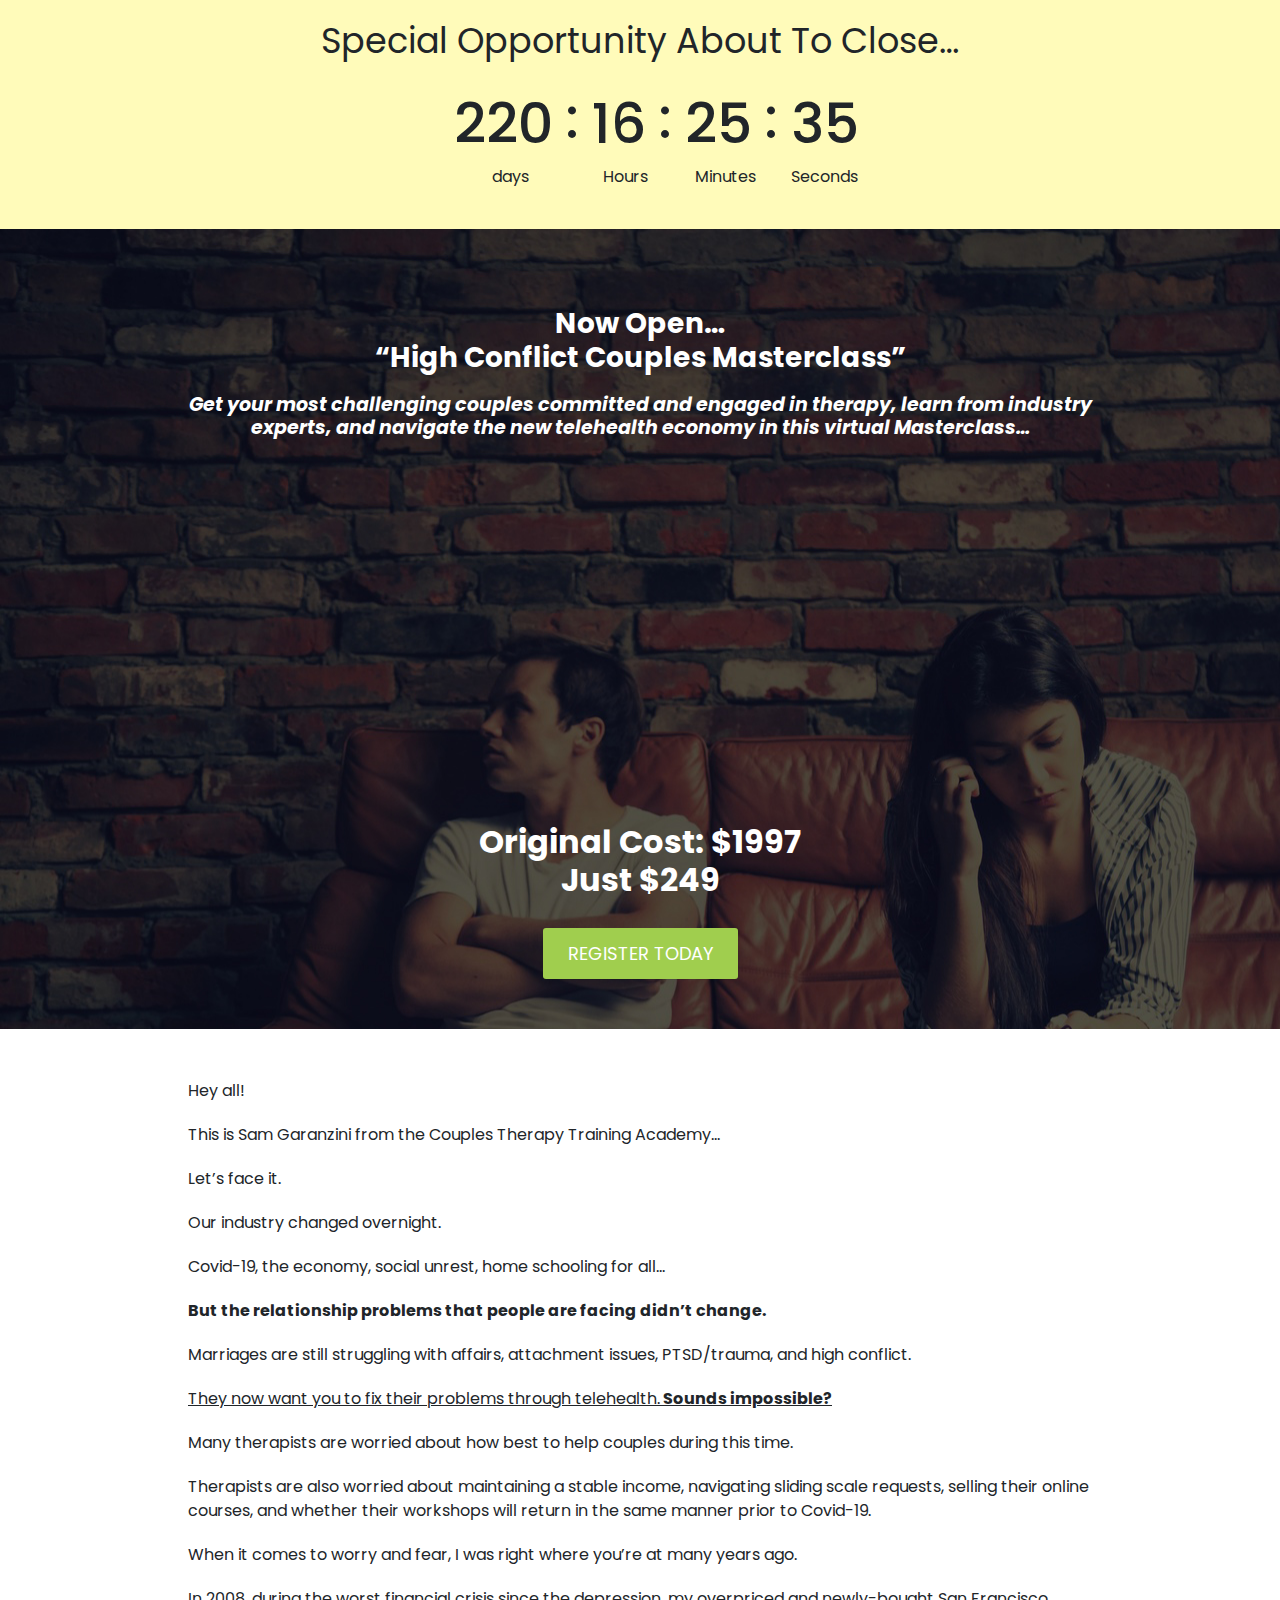
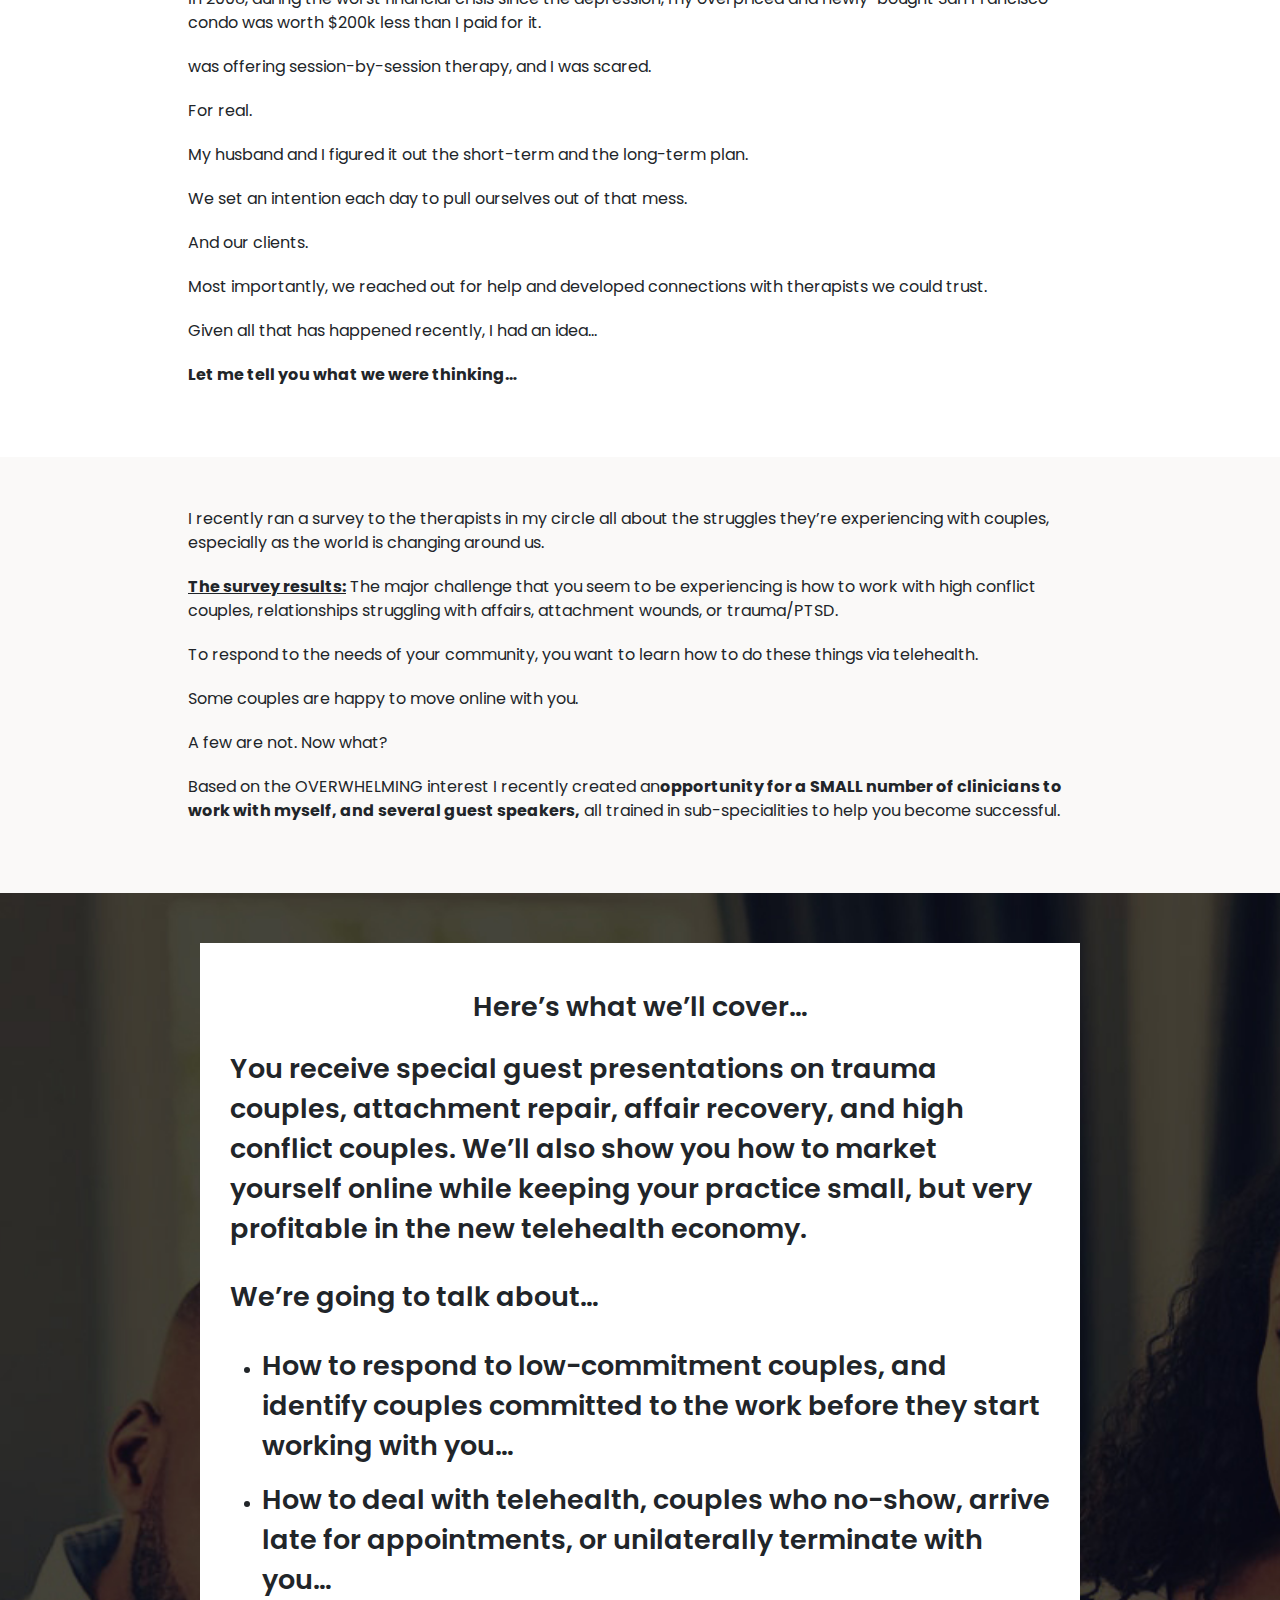
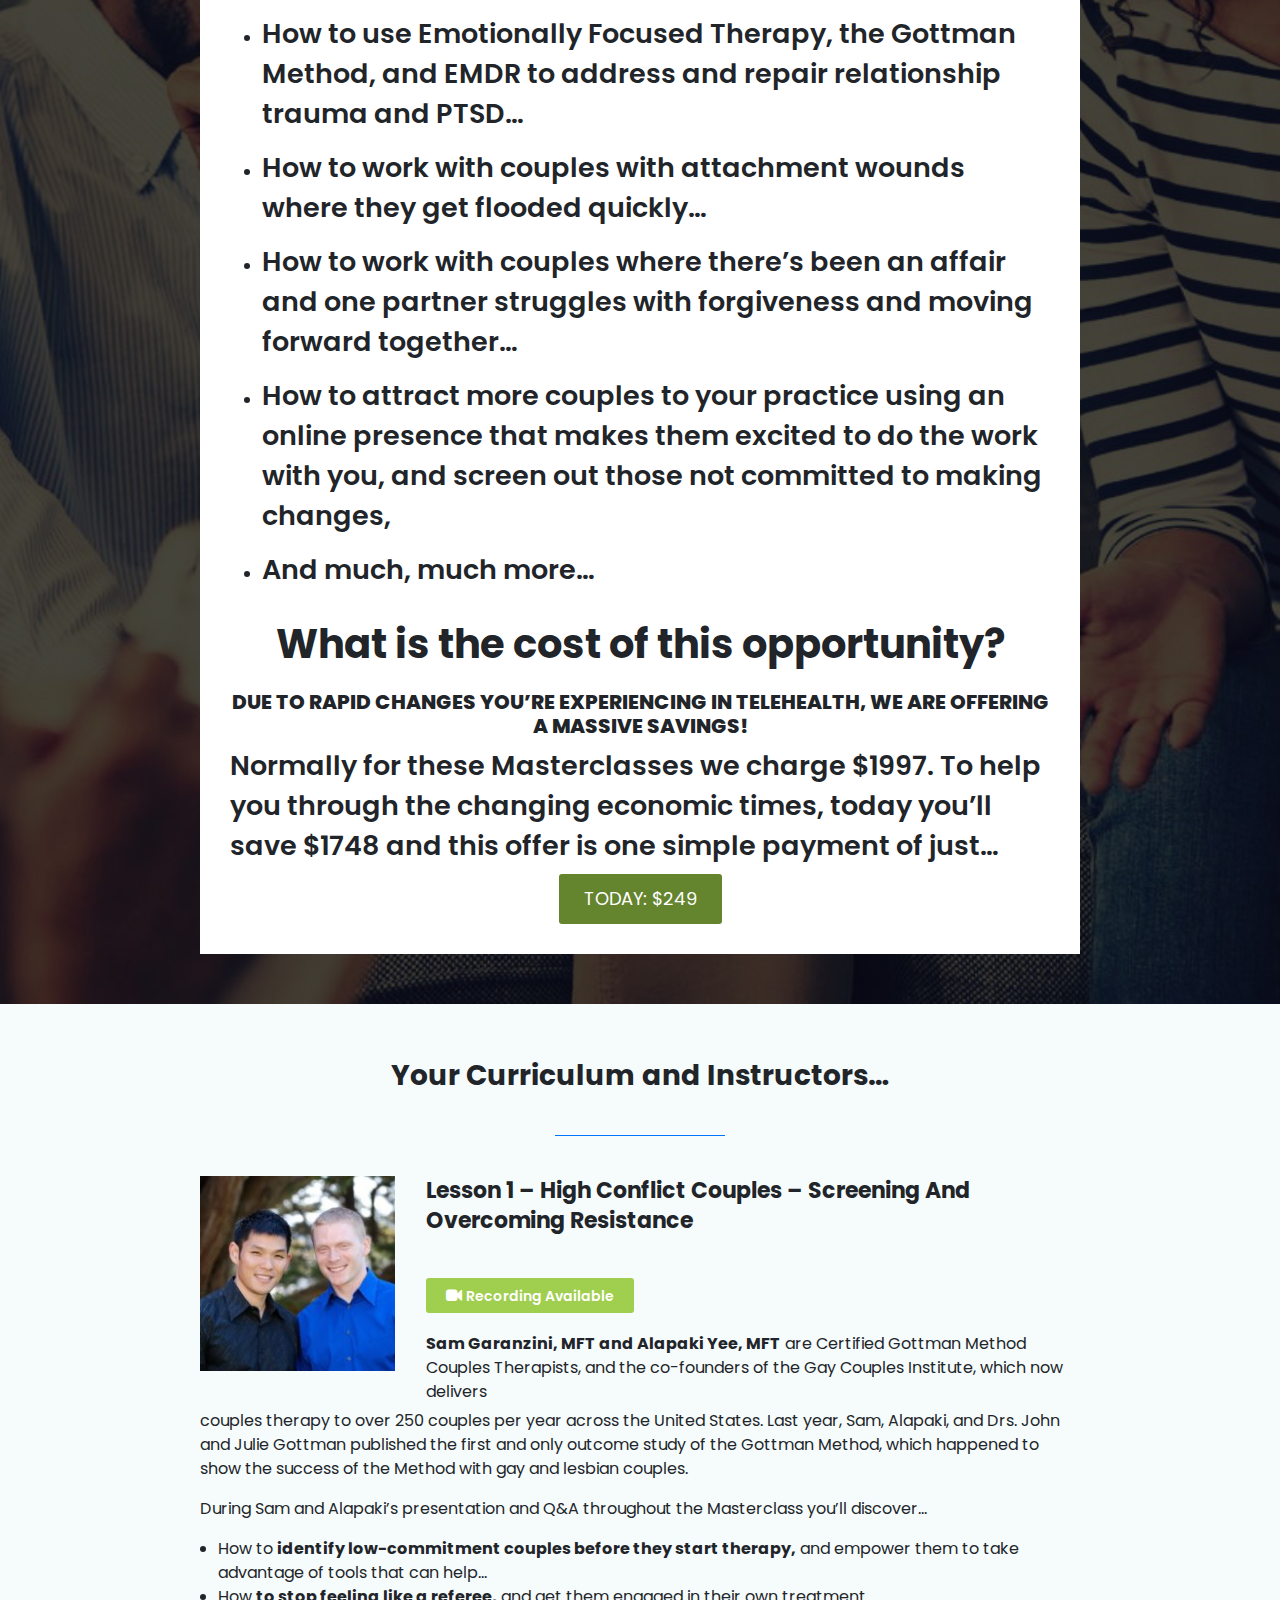
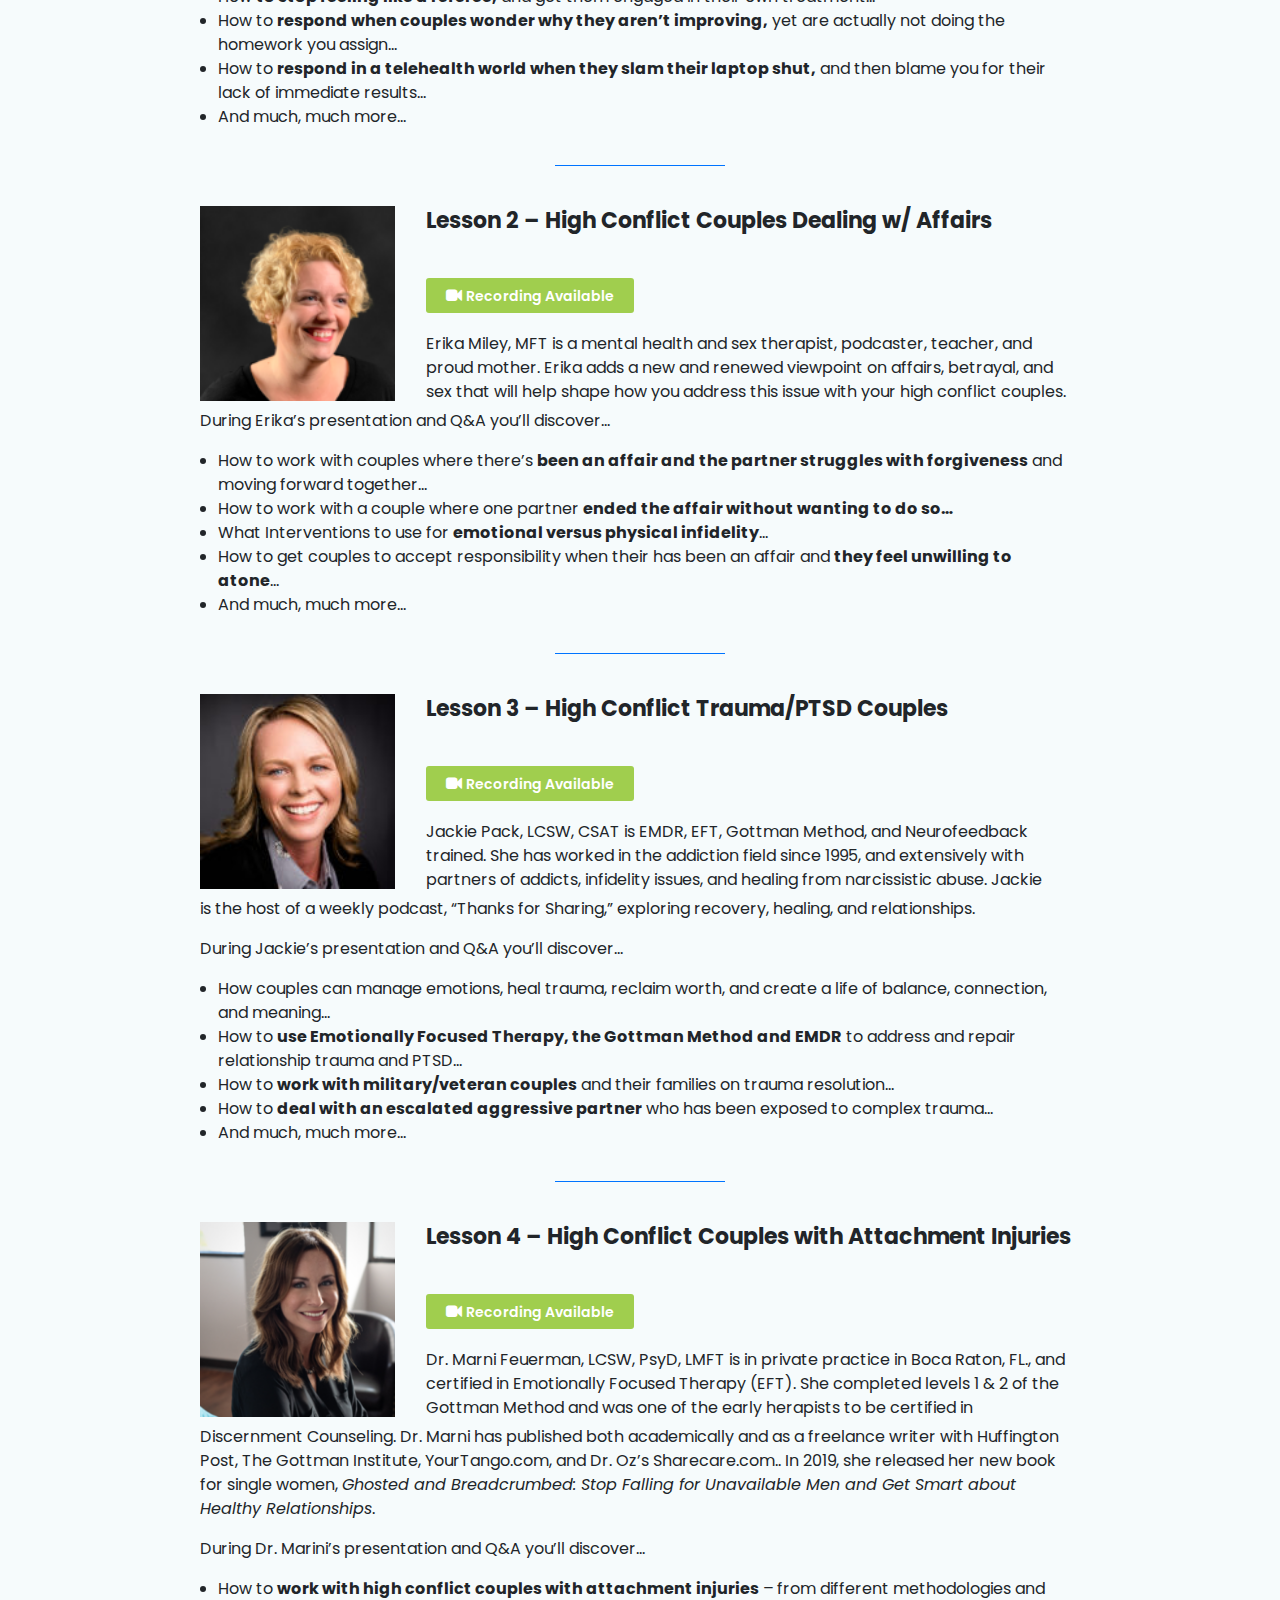
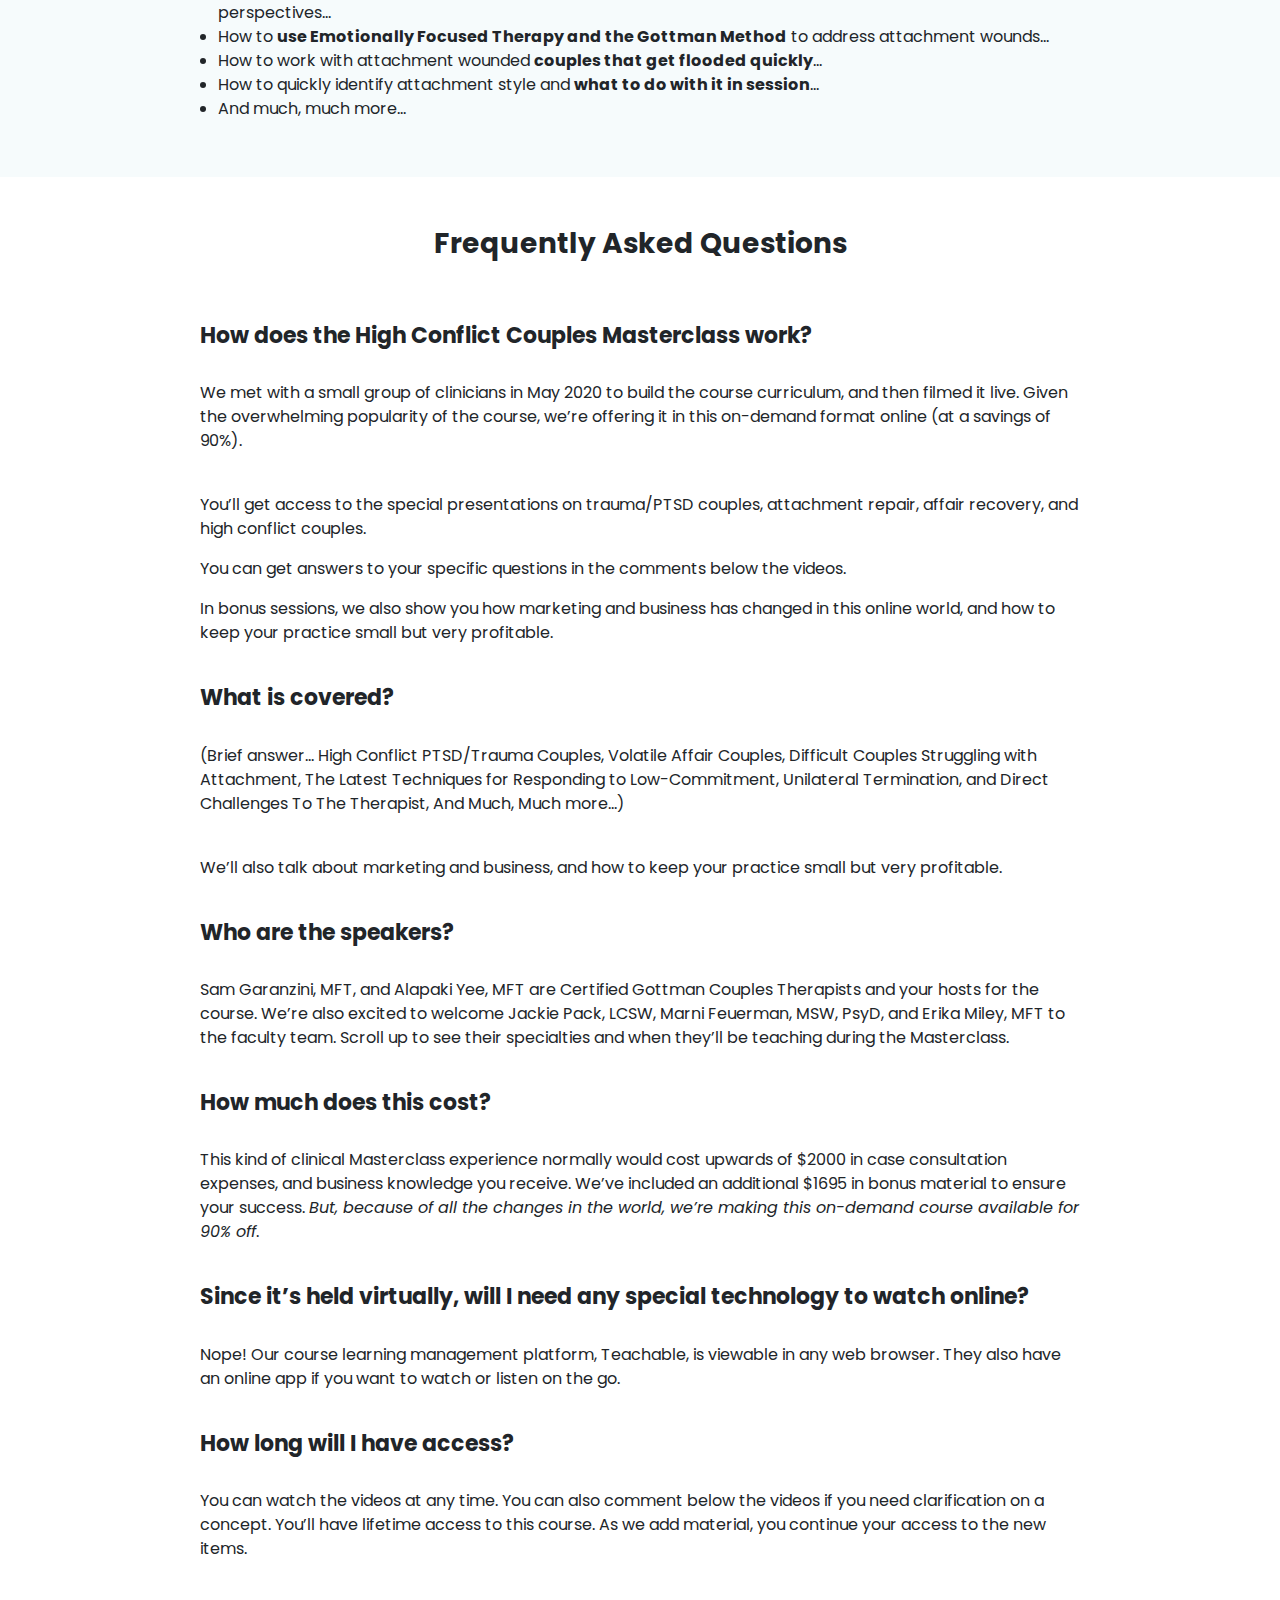
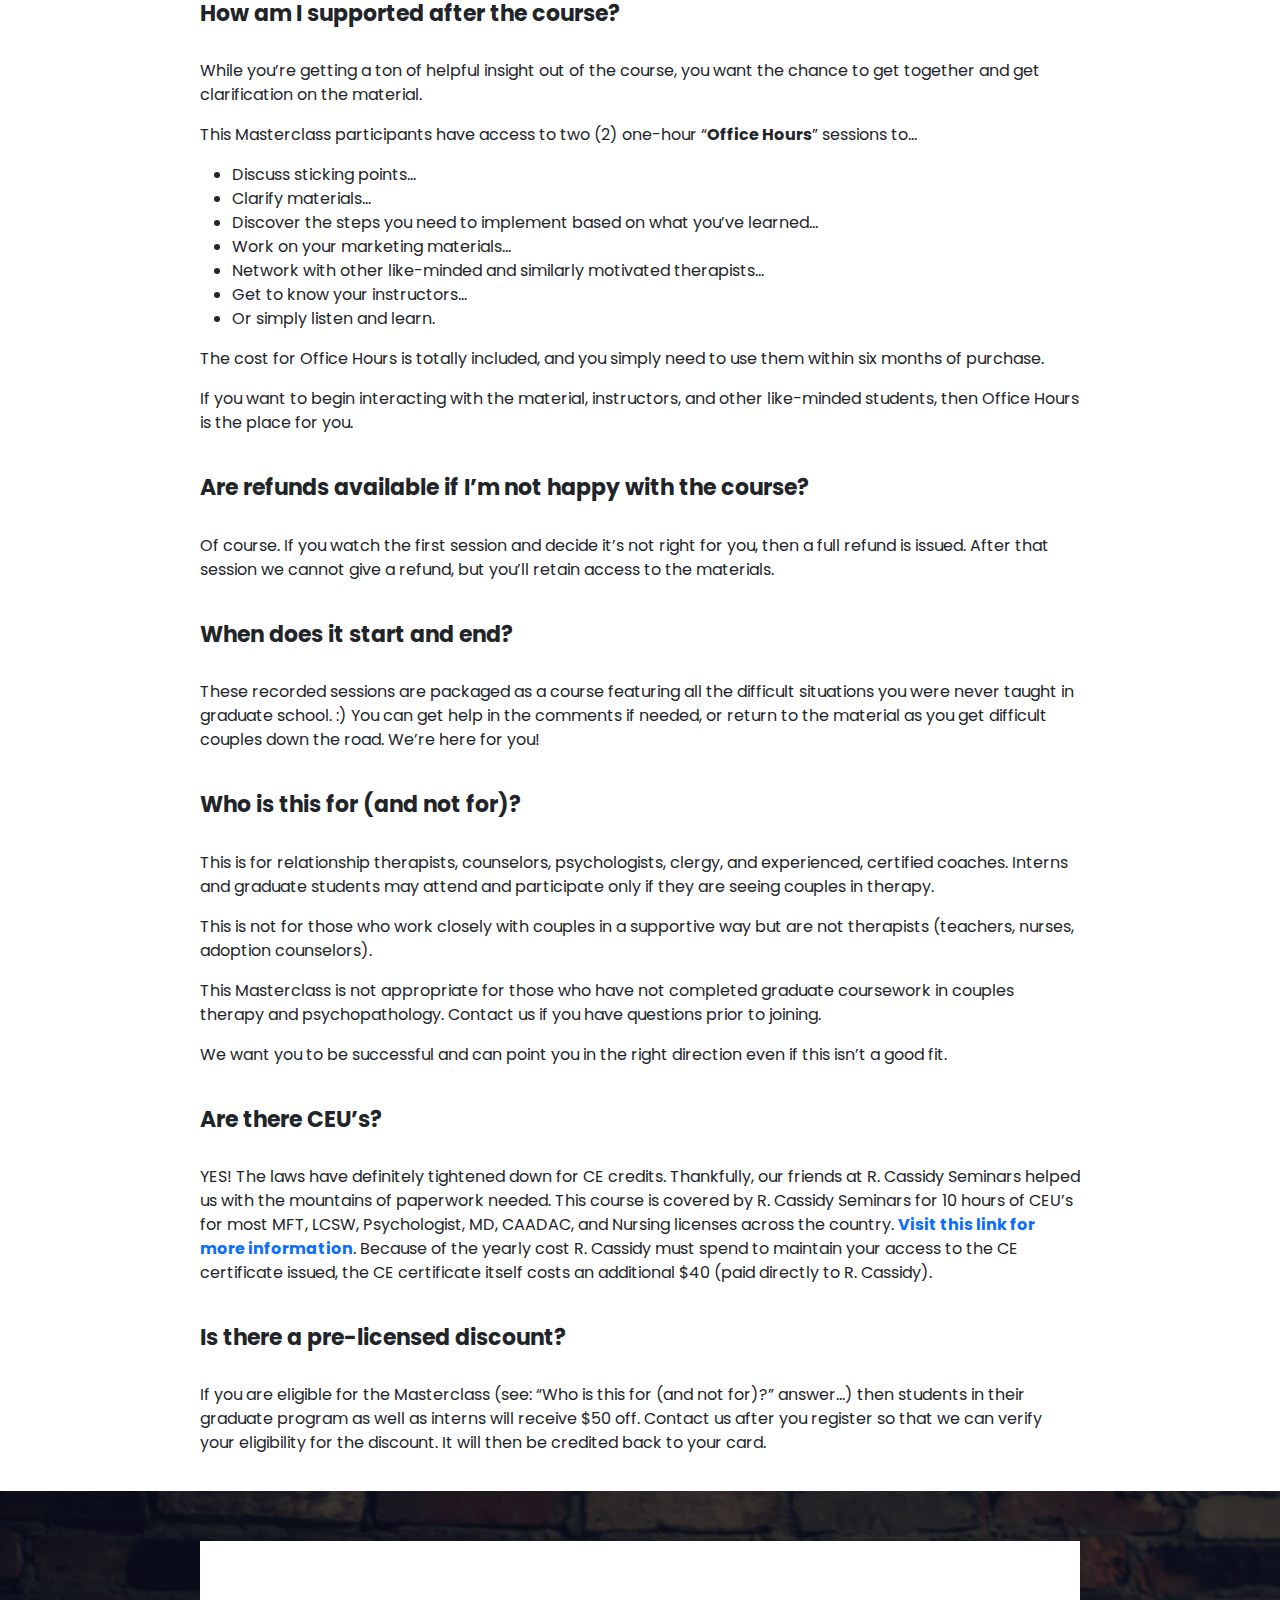
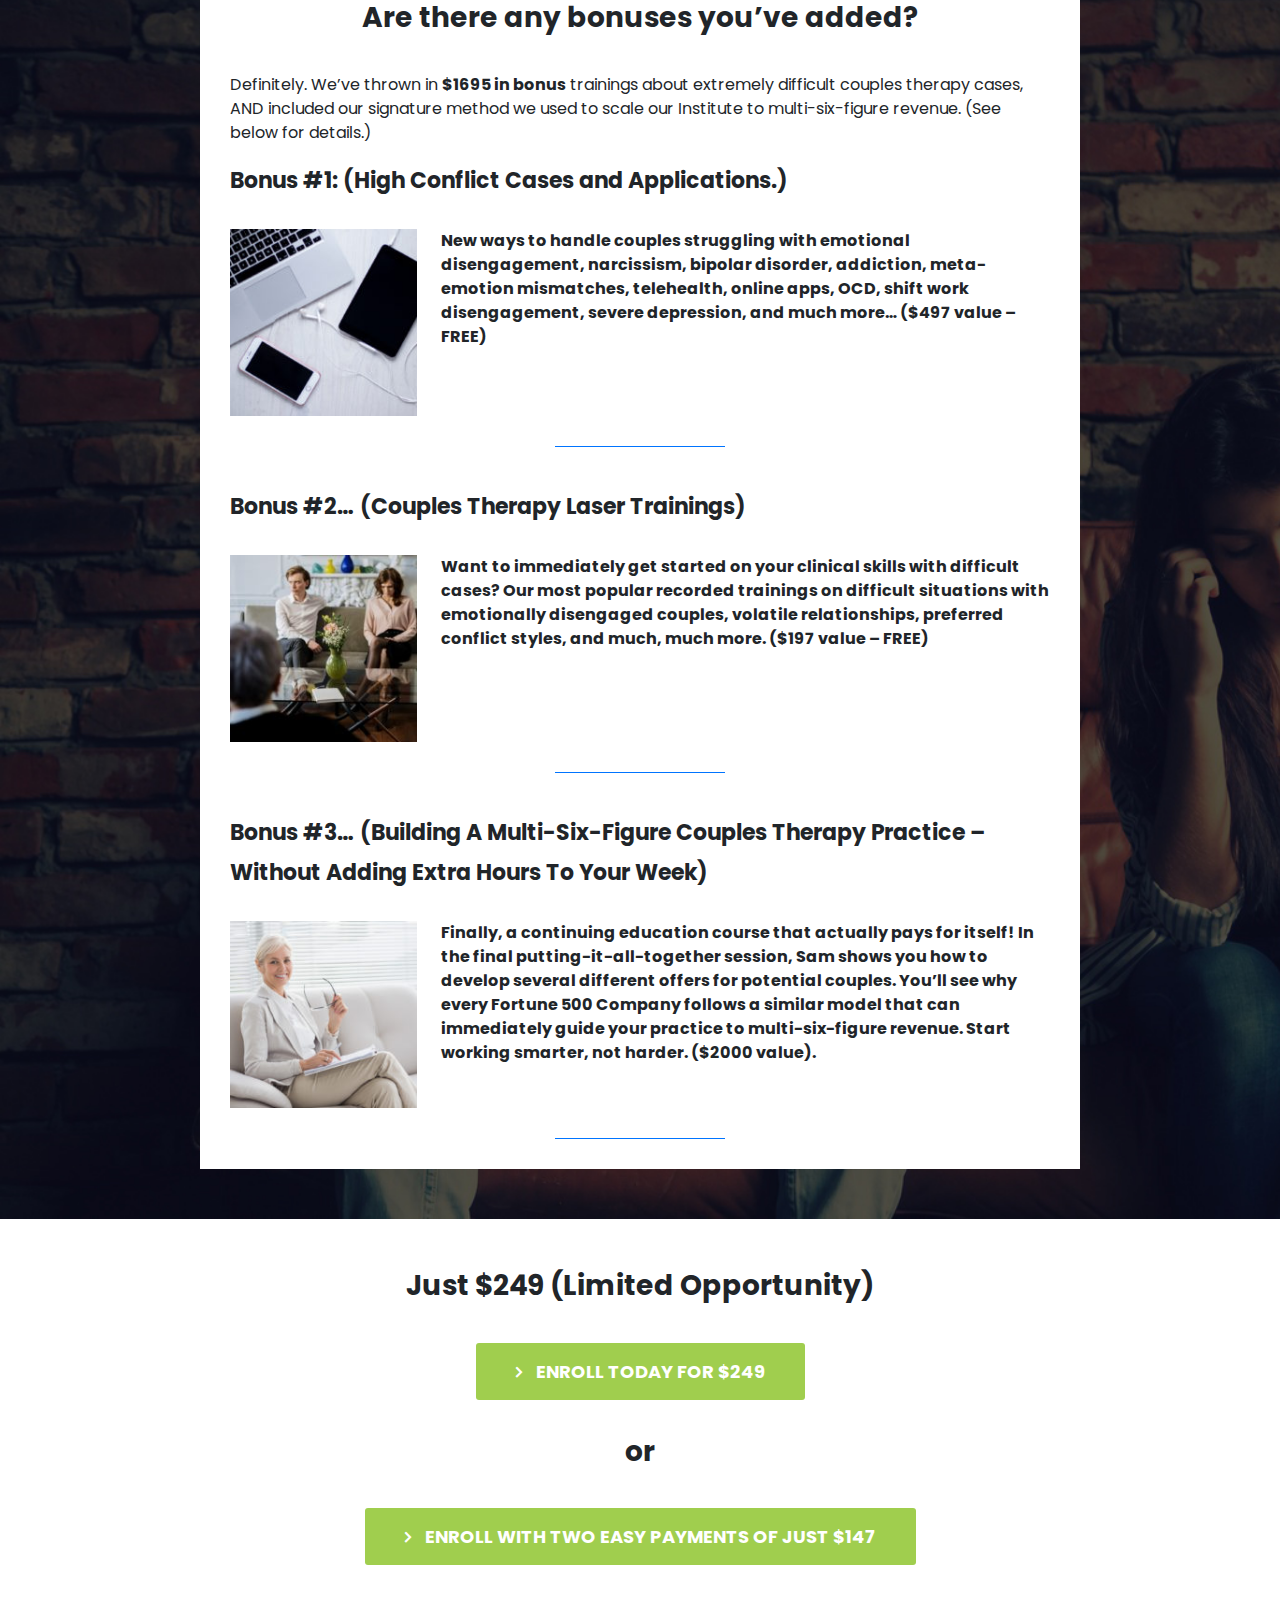
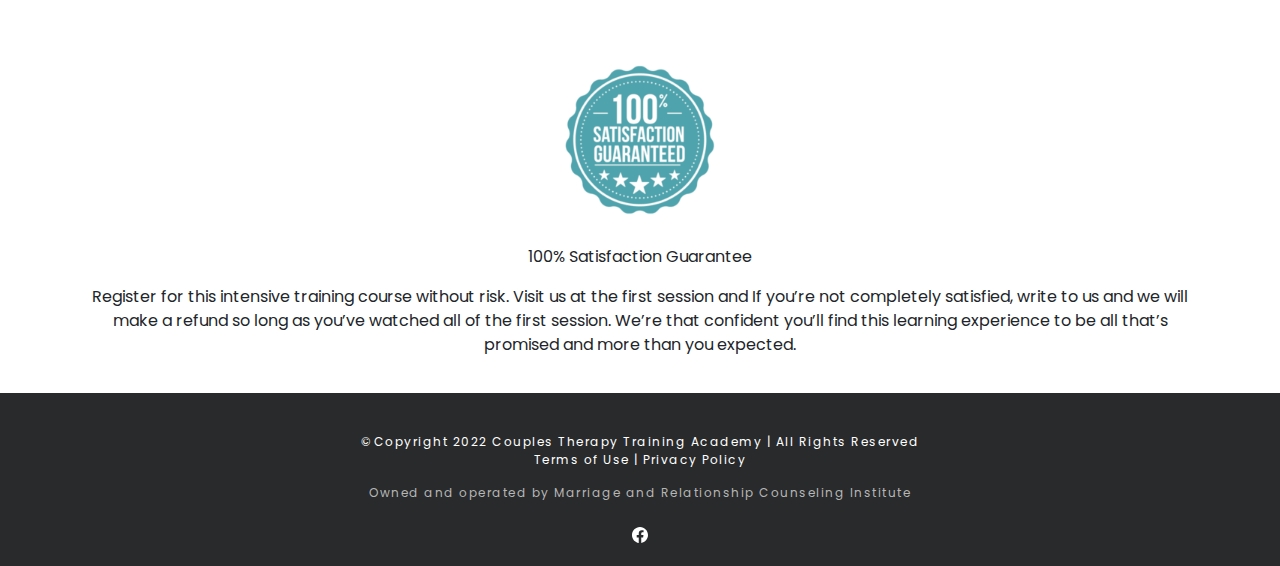
==== commit b80ccfe2: "web pages done" ====
--- a/couplestherapytraining/index.html
+++ b/couplestherapytraining/index.html
@@ -3,547 +3,547 @@
 <html>
 
 <head>
-	<meta charset="utf-8">
-	<meta http-equiv="X-UA-Compatible" content="IE=edge">
-	<title>hello</title>
-	<meta name="description" content="">
-	<meta name="viewport" content="width=device-width, initial-scale=1">
-	<link rel="stylesheet" href="style.css">
-	<link rel="preconnect" href="https://fonts.googleapis.com">
-	<link rel="preconnect" href="https://fonts.googleapis.com">
-	<link rel="preconnect" href="https://fonts.gstatic.com" crossorigin>
-	<script src="myScript.js"></script>
-	<link href="https://cdn.jsdelivr.net/npm/bootstrap@5.2.3/dist/css/bootstrap.min.css" rel="stylesheet">
-	<link
-		href="https://fonts.googleapis.com/css2?family=Poppins:ital,wght@0,100;0,200;0,300;0,400;0,500;0,600;0,700;0,800;1,100;1,200;1,300;1,400;1,500;1,600;1,700&display=swap"
-		rel="stylesheet">
-	<link rel="stylesheet" href="https://cdnjs.cloudflare.com/ajax/libs/font-awesome/4.7.0/css/font-awesome.min.css">
+    <meta charset="utf-8">
+    <meta http-equiv="X-UA-Compatible" content="IE=edge">
+    <title>hello</title>
+    <meta name="description" content="">
+    <meta name="viewport" content="width=device-width, initial-scale=1">
+    <link rel="stylesheet" href="style.css">
+    <link rel="preconnect" href="https://fonts.googleapis.com">
+    <link rel="preconnect" href="https://fonts.googleapis.com">
+    <link rel="preconnect" href="https://fonts.gstatic.com" crossorigin>
+    <script src="myScript.js"></script>
+    <link href="https://cdn.jsdelivr.net/npm/bootstrap@5.2.3/dist/css/bootstrap.min.css" rel="stylesheet">
+    <link
+        href="https://fonts.googleapis.com/css2?family=Poppins:ital,wght@0,100;0,200;0,300;0,400;0,500;0,600;0,700;0,800;1,100;1,200;1,300;1,400;1,500;1,600;1,700&display=swap"
+        rel="stylesheet">
+    <link rel="stylesheet" href="https://cdnjs.cloudflare.com/ajax/libs/font-awesome/4.7.0/css/font-awesome.min.css">
 
 </head>
 
 <body>
-	<header>
-		<div class="container-md">
-			<div class="nav-time">
-				<div class="nav-text ">
-					Special Opportunity About To Close…
-				</div>
-				<div id="countdown">
-					<ul>
-						<li><span class="timer" id="days"></span>days</li>
-						<li><span class="timer" id="hours"></span>Hours</li>
-						<li><span class="timer" id="minutes"></span>Minutes</li>
-						<li><span class="timer" id="seconds"></span>Seconds</li>
-					</ul>
-				</div>
-			</div>
-		</div>
-	</header>
-	<div class="banner">
-		<div class="container" style="width: 80%;	padding: 20px;	">
-			<div class="row">
-				<div class="banner-text ">
-					<h1>Now Open…</h1>
-					<h1>“High Conflict Couples Masterclass” </h1>
-					<h5>Get your most challenging couples committed and engaged in therapy, learn from industry experts,
-						and
-						navigate the new telehealth economy in this virtual Masterclass…</h5>
-				</div>
-				<div class="banner-vedio">
-					<iframe width="560" height="315" src="https://www.youtube.com/embed/D0UnqGm_miA"
-						title="YouTube video player" frameborder="0"
-						allow="accelerometer; autoplay; clipboard-write; encrypted-media; gyroscope; picture-in-picture; web-share"
-						allowfullscreen>
-					</iframe>
-					<h2>Original Cost: $1997<br> Just $249</h2>
-					<button onclick="window.location.href = '#';"> REGISTER TODAY </button>
-				</div>
-			</div>
-		</div>
-	</div>
-
-	<div class="pera-text container" style="padding: 20px; width: 80%;">
-		<div class="text-row">
-			<p>Hey all!</p>
-			<p>This is Sam Garanzini from the Couples Therapy Training Academy…</p>
-			<p>Let’s face it.</p>
-			<p>Our industry changed overnight.</p>
-			<p>Covid-19, the economy, social unrest, home schooling for all…</p>
-			<p><b>But the relationship problems that people are facing didn’t change.
-				</b></p>
-			<p>Marriages are still struggling with affairs, attachment issues, PTSD/trauma, and high conflict.
-			</p>
-			<p><u>They now want you to fix their problems through telehealth.<b> Sounds impossible?</b>
-				</u></p>
-			<p>Many therapists are worried about how best to help couples during this time.</p>
-			<p>Therapists are also worried about maintaining a stable income, navigating sliding scale requests, selling
-				their online courses, and whether their workshops will return in the same manner prior to Covid-19.</p>
-			<p>When it comes to worry and fear, I was right where you’re at many years ago.</p>
-			<p>In 2008, during the worst financial crisis since the depression, my overpriced and newly-bought San
-				Francisco condo was worth $200k less than I paid for it.</p>
-			<p>was offering session-by-session therapy, and I was scared.</p>
-			<p>For real.</p>
-			<p>My husband and I figured it out the short-term and the long-term plan.</p>
-			<p>We set an intention each day to pull ourselves out of that mess.</p>
-			<p>And our clients.</p>
-			<p>Most importantly, we reached out for help and developed connections with therapists we could trust.</p>
-			<p>Given all that has happened recently, I had an idea…</p>
-			<p><b>Let me tell you what we were thinking…</b></p>
-		</div>
-	</div>
-	<div class="pera-text bckgrnd-color" style="background-color: #FAF9F8;">
-		<div class="container" style="padding: 20px; width: 80%;">
-			<div class="text-row">
-				<p>I recently ran a survey to the therapists in my circle all about the struggles they’re experiencing
-					with
-					couples, especially as the world is changing around us.</p>
-				<p><u><b>The survey results:</b></u> The major challenge that you seem to be experiencing is how to work
-					with high conflict couples, relationships struggling with affairs, attachment wounds, or
-					trauma/PTSD.</p>
-				<p>To respond to the needs of your community, you want to learn how to do these things via telehealth.
-				</p>
-				<p>Some couples are happy to move online with you.</p>
-				<p>A few are not. Now what?</p>
-				<p>Based on the OVERWHELMING interest I recently created an<b>opportunity for a SMALL number of
-						clinicians to work with myself, and several guest speakers,</b> all trained in sub-specialities
-					to help you become successful.
-				</p>
-			</div>
-		</div>
-	</div>
-	<section>
-		<div class="banner2">
-			<div class="container" style="padding: 20px;">
-				<div class="banner2-text ">
-					<h3 style="text-align: center; padding: 14px;">Here’s what we’ll cover…</h3>
-					<h3>You receive special guest presentations on trauma couples, attachment repair, affair recovery,
-						and high conflict couples. We’ll also show you how to market yourself online while keeping your
-						practice small, but very profitable in the new telehealth economy.
-					</h3>
-					<div class="banner2-text-next-heading">
-						<h3>We’re going to talk about…</h3>
-					</div>
-					<ul>
-						<li>
-							<h3>How to respond to low-commitment couples, and identify couples committed to the work
-								before they start working with you…</h3>
-						</li>
-						<li>
-							<h3>How to deal with telehealth, couples who no-show, arrive late for appointments, or
-								unilaterally terminate with you…</h3>
-						</li>
-						<li>
-							<h3>How to use Emotionally Focused Therapy, the Gottman Method, and EMDR to address and
-								repair relationship trauma and PTSD…</h3>
-						</li>
-						<li>
-							<h3>How to work with couples with attachment wounds where they get flooded quickly…</h3>
-						</li>
-						<li>
-							<h3>How to work with couples where there’s been an affair and one partner struggles with
-								forgiveness and moving forward together…</h3>
-						</li>
-						<li>
-							<h3>How to attract more couples to your practice using an online presence that makes them
-								excited to do the work with you, and screen out those not committed to making changes,
-							</h3>
-						</li>
-						<li>
-							<h3>And much, much more…</h3>
-						</li>
-					</ul>
-					<h1 style="text-align: center; padding: 14px; font-weight: 700;">What is the cost of this
-						opportunity?</h1>
-					<h5 style="text-align: center;     font-weight: 800; ">DUE TO RAPID CHANGES YOU’RE EXPERIENCING IN
-						TELEHEALTH, WE ARE
-						OFFERING A MASSIVE SAVINGS!</h5>
-					<h3>Normally for these Masterclasses we charge $1997. To help you through the changing economic
-						times, today you’ll save $1748 and this offer is one simple payment of just…</h3>
-					<button onclick="window.location.href = '#';"> TODAY: $249 </button>
-				</div>
-
-			</div>
-		</div>
-	</section>
-	<section>
-		<div class="curriculum-instructors">
-			<div class="container" style="padding: 20px;">
-				<h2 class="text-center">Your Curriculum and Instructors…</h2>
-				<div class="profile-sec">
-					<div class="profile-main">
-						<div class="row">
-							<div class="col-lg-3 col-md-3 col-sm-3">
-								<img src="img/sam-alapaki.jpg" class="img-fluid" style="width:195px;">
-							</div>
-							<div class="col-lg-9 col-md-9 col-sm-9">
-								<h4>Lesson 1 – High Conflict Couples – Screening And Overcoming Resistance</h4>
-								<a class="recoding-btn"><i class="fa fa-video-camera" aria-hidden="true"></i>
-									<span>Recording Available</span></a><br /><br />
-								<p class="conflict-para"><strong>Sam Garanzini, MFT and Alapaki Yee, MFT</strong> are
-									Certified Gottman Method Couples Therapists, and the co-founders of the Gay Couples
-									Institute, which now delivers </p>
-							</div>
-							<p>couples therapy to over 250 couples per year across the United States. Last year, Sam,
-								Alapaki, and Drs. John and Julie Gottman published the first and only outcome study of
-								the Gottman Method, which happened to show the success of the Method with gay and
-								lesbian couples.</p>
-							<p>During Sam and Alapaki’s presentation and Q&A throughout the Masterclass you’ll discover…
-							</p>
-							<ul style="padding:0 30px;">
-								<li>How to <strong>identify low-commitment couples before they start therapy,</strong>
-									and empower them to take advantage of tools that can help…</li>
-								<li>How <strong>to stop feeling like a referee,</strong> and get them engaged in their
-									own treatment…</li>
-								<li>How to <strong>respond when couples wonder why they aren’t improving,</strong> yet
-									are actually not doing the homework you assign…</li>
-								<li>How to <strong>respond in a telehealth world when they slam their laptop
-										shut,</strong> and then blame you for their lack of immediate results…</li>
-								<li>And much, much more…</li>
-							</ul>
-						</div>
-					</div>
-				</div>
-				<div class="profile-sec">
-					<div class="profile-main">
-						<div class="row">
-							<div class="col-lg-3 col-md-3 col-sm-3">
-								<img src="img/erika-Copy.png" class="img-fluid" style="width:195px;">
-							</div>
-							<div class="col-lg-9 col-md-9 col-sm-9">
-								<h4>Lesson 2 – High Conflict Couples Dealing w/ Affairs</h4>
-								<a class="recoding-btn"><i class="fa fa-video-camera" aria-hidden="true"></i>
-									<span>Recording Available</span></a><br /><br />
-								<p class="conflict-para">Erika Miley, MFT is a mental health and sex therapist,
-									podcaster, teacher, and proud mother. Erika adds a new and renewed viewpoint on
-									affairs, betrayal, and sex that will help shape how you address this issue with your
-									high conflict couples.</p>
-							</div>
-
-							<p>During Erika’s presentation and Q&A you’ll discover…</p>
-							<ul style="padding:0 30px;">
-								<li>How to work with couples where there’s <strong>been an affair and the partner
-										struggles with forgiveness</strong> and moving forward together…</li>
-								<li>How to work with a couple where one partner <strong>ended the affair without wanting
-										to do so…</strong></li>
-								<li>What Interventions to use for <strong>emotional versus physical infidelity</strong>…
-								</li>
-								<li>How to get couples to accept responsibility when their has been an affair and
-									<strong>they feel unwilling to atone</strong>…
-								</li>
-								<li>And much, much more…</li>
-							</ul>
-						</div>
-					</div>
-				</div>
-				<div class="profile-sec">
-					<div class="profile-main">
-						<div class="row">
-							<div class="col-lg-3 col-md-3 col-sm-3">
-								<img src="img/Jackie-Pack.jpg" class="img-fluid" style="width:195px;">
-							</div>
-							<div class="col-lg-9 col-md-9 col-sm-9">
-								<h4>Lesson 3 – High Conflict Trauma/PTSD Couples</h4>
-								<a class="recoding-btn"><i class="fa fa-video-camera" aria-hidden="true"></i>
-									<span>Recording Available</span></a><br /><br />
-								<p class="conflict-para">Jackie Pack, LCSW, CSAT is EMDR, EFT, Gottman Method, and
-									Neurofeedback trained. She has worked in the addiction field since 1995, and
-									extensively with partners of addicts, infidelity issues, and healing from
-									narcissistic abuse. Jackie</p>
-							</div>
-							<p>is the host of a weekly podcast, “Thanks for Sharing,” exploring recovery, healing, and
-								relationships.</p>
-							<p>During Jackie’s presentation and Q&A you’ll discover…</p>
-							<ul style="padding:0 30px;">
-								<li>How couples can manage emotions, heal trauma, reclaim worth, and create a life of
-									balance, connection, and meaning…</li>
-								<li>How to <strong>use Emotionally Focused Therapy, the Gottman Method and EMDR</strong>
-									to address and repair relationship trauma and PTSD…</li>
-								<li>How to <strong>work with military/veteran couples</strong> and their families on
-									trauma resolution…</li>
-								<li>How to <strong>deal with an escalated aggressive partner</strong> who has been
-									exposed to complex trauma…</li>
-								<li>And much, much more…</li>
-							</ul>
-						</div>
-					</div>
-				</div>
-				<div class="profile-sec">
-					<div class="profile-main">
-						<div class="row">
-							<div class="col-lg-3 col-md-3 col-sm-3">
-								<img src="img/Marni-Feuerman.png" class="img-fluid" style="width:195px;">
-							</div>
-							<div class="col-lg-9 col-md-9 col-sm-9">
-								<h4>Lesson 4 – High Conflict Couples with Attachment Injuries</h4>
-								<a class="recoding-btn"><i class="fa fa-video-camera" aria-hidden="true"></i>
-									<span>Recording Available</span></a><br /><br />
-								<p class="conflict-para">Dr. Marni Feuerman, LCSW, PsyD, LMFT is in private practice in
-									Boca Raton, FL., and certified in Emotionally Focused Therapy (EFT). She completed
-									levels 1 & 2 of the Gottman Method and was one of the early herapists to be
-									certified in </p>
-							</div>
-							<p>Discernment Counseling. Dr. Marni has published both academically and as a freelance
-								writer with Huffington Post, The Gottman Institute, YourTango.com, and Dr. Oz’s
-								Sharecare.com.. In 2019, she released her new book for single women, <i>Ghosted and
-									Breadcrumbed: Stop Falling for Unavailable Men and Get Smart about Healthy
-									Relationships</i>.</p>
-							<p>During Dr. Marini’s presentation and Q&A you’ll discover…</p>
-							<ul style="padding:0 30px;">
-								<li>How to <strong>work with high conflict couples with attachment injuries</strong> –
-									from different methodologies and perspectives…</li>
-								<li>How to <strong>use Emotionally Focused Therapy and the Gottman Method</strong> to
-									address attachment wounds…</li>
-								<li>How to work with attachment wounded <strong>couples that get flooded
-										quickly</strong>…</li>
-								<li>How to quickly identify attachment style and <strong>what to do with it in
-										session</strong>…</li>
-								<li>And much, much more…</li>
-							</ul>
-						</div>
-					</div>
-				</div>
-			</div>
-		</div>
-	</section>
-	<section>
-		<div class="main-faq">
-			<div class="container" style="padding: 20px;">
-				<h2 class="text-center">Frequently Asked Questions</h2>
-				<div class="faq-text">
-					<br />
-					<h3>How does the High Conflict Couples Masterclass work?</h3><br />
-					<p>We met with a small group of clinicians in May 2020 to build the course curriculum, and then
-						filmed it live. Given the overwhelming popularity of the course, we’re offering it in this
-						on-demand format online (at a savings of 90%).</p><br />
-					<p>You’ll get access to the special presentations on trauma/PTSD couples, attachment repair, affair
-						recovery, and high conflict couples.</p>
-					<p>You can get answers to your specific questions in the comments below the videos.</p>
-					<p>In bonus sessions, we also show you how marketing and business has changed in this online world,
-						and how to keep your practice small but very profitable.</p>
-				</div>
-				<div class="faq-text">
-					<br />
-					<h3>What is covered?</h3><br />
-					<p>(Brief answer… High Conflict PTSD/Trauma Couples, Volatile Affair Couples, Difficult Couples
-						Struggling with Attachment, The Latest Techniques for Responding to Low-Commitment, Unilateral
-						Termination, and Direct Challenges To The Therapist, And Much, Much more…)</p><br />
-					<p>We’ll also talk about marketing and business, and how to keep your practice small but very
-						profitable.</p>
-
-				</div>
-				<div class="faq-text">
-					<br />
-					<h3>Who are the speakers?</h3><br />
-					<p>Sam Garanzini, MFT, and Alapaki Yee, MFT are Certified Gottman Couples Therapists and your hosts
-						for the course. We’re also excited to welcome Jackie Pack, LCSW, Marni Feuerman, MSW, PsyD, and
-						Erika Miley, MFT to the faculty team. Scroll up to see their specialties and when they’ll be
-						teaching during the Masterclass.</p>
-
-				</div>
-				<div class="faq-text">
-					<br />
-					<h3>How much does this cost?</h3><br />
-					<p>This kind of clinical Masterclass experience normally would cost upwards of $2000 in case
-						consultation expenses, and business knowledge you receive. We’ve included an additional $1695 in
-						bonus material to ensure your success. <i>But, because of all the changes in the world, we’re
-							making this on-demand course available for 90% off</i>.</p>
-
-				</div>
-				<div class="faq-text">
-					<br />
-					<h3>Since it’s held virtually, will I need any special technology to watch online?</h3><br />
-					<p>Nope! Our course learning management platform, Teachable, is viewable in any web browser. They
-						also have an online app if you want to watch or listen on the go.</p>
-
-				</div>
-				<div class="faq-text">
-					<br />
-					<h3>How long will I have access?</h3><br />
-					<p>You can watch the videos at any time. You can also comment below the videos if you need
-						clarification on a concept. You’ll have lifetime access to this course. As we add material, you
-						continue your access to the new items.</p>
-
-				</div>
-				<div class="faq-text">
-					<br />
-					<h3>How am I supported after the course?</h3><br />
-					<p>While you’re getting a ton of helpful insight out of the course, you want the chance to get
-						together and get clarification on the material.</p>
-					<p>This Masterclass participants have access to two (2) one-hour “<strong>Office Hours</strong>”
-						sessions to…</p>
-					<ul>
-						<li>Discuss sticking points…</li>
-						<li>Clarify materials…</li>
-						<li>Discover the steps you need to implement based on what you’ve learned…</li>
-						<li>Work on your marketing materials…</li>
-						<li>Network with other like-minded and similarly motivated therapists…</li>
-						<li>Get to know your instructors…</li>
-						<li>Or simply listen and learn.</li>
-					</ul>
-					<p>The cost for Office Hours is totally included, and you simply need to use them within six months
-						of purchase.</p>
-					<p>If you want to begin interacting with the material, instructors, and other like-minded students,
-						then Office Hours is the place for you.</p>
-				</div>
-				<div class="faq-text">
-					<br />
-					<h3>Are refunds available if I’m not happy with the course?</h3><br />
-					<p>Of course. If you watch the first session and decide it’s not right for you, then a full refund
-						is issued. After that session we cannot give a refund, but you’ll retain access to the
-						materials.</p>
-
-				</div>
-				<div class="faq-text">
-					<br />
-					<h3>When does it start and end?</h3><br />
-					<p>These recorded sessions are packaged as a course featuring all the difficult situations you were
-						never taught in graduate school. :) You can get help in the comments if needed, or return to the
-						material as you get difficult couples down the road. We’re here for you!</p>
-				</div>
-				<div class="faq-text">
-					<br />
-					<h3>Who is this for (and not for)?</h3><br />
-					<p>This is for relationship therapists, counselors, psychologists, clergy, and experienced,
-						certified coaches. Interns and graduate students may attend and participate only if they are
-						seeing couples in therapy.</p>
-					<p>This is not for those who work closely with couples in a supportive way but are not therapists
-						(teachers, nurses, adoption counselors).</p>
-					<p>This Masterclass is not appropriate for those who have not completed graduate coursework in
-						couples therapy and psychopathology. Contact us if you have questions prior to joining.</p>
-					<p>We want you to be successful and can point you in the right direction even if this isn’t a good
-						fit.</p>
-				</div>
-				<div class="faq-text">
-					<br />
-					<h3>Are there CEU’s?</h3><br />
-					<p>YES! The laws have definitely tightened down for CE credits. Thankfully, our friends at R.
-						Cassidy Seminars helped us with the mountains of paperwork needed. This course is covered by R.
-						Cassidy Seminars for 10 hours of CEU’s for most MFT, LCSW, Psychologist, MD, CAADAC, and Nursing
-						licenses across the country. <a
-							href="https://www.academeca.com/CEUReg/SeminarInfo.aspx?seminarId=3338"
-							style="text-decoration: none;"><strong>Visit this link for more information</strong></a>.
-						Because of the yearly cost R. Cassidy must spend to maintain your access to the CE certificate
-						issued, the CE certificate itself costs an additional $40 (paid directly to R. Cassidy).</p>
-
-				</div>
-				<div class="faq-text">
-					<br />
-					<h3>Is there a pre-licensed discount?</h3><br />
-					<p>If you are eligible for the Masterclass (see: “Who is this for (and not for)?” answer…) then
-						students in their graduate program as well as interns will receive $50 off. Contact us after you
-						register so that we can verify your eligibility for the discount. It will then be credited back
-						to your card.</p>
-
-				</div>
-			</div>
-		</div>
-	</section>
-	<section>
-		<div class="bonus-added">
-			<div class="container" style="padding: 20px;">
-				<div class="bonus-added-text ">
-					<h2 class="text-center">Are there any bonuses you’ve added?</h2>
-					<p>Definitely. We’ve thrown in <strong>$1695 in bonus</strong> trainings about extremely difficult
-						couples therapy cases, AND included our signature method we used to scale our Institute to
-						multi-six-figure revenue. (See below for details.)</p>
-
-					<div class="bonus-high">
-						<h3>Bonus #1: (High Conflict Cases and Applications.)</h3>
-						<div class="row bonus-added-both border-line">
-							<div class="col-lg-3 col-md-3">
-								<img src="img/267540-P54M5P-316.jpg" class="img-fluid">
-							</div>
-							<div class="col-lg-9 col-md-9">
-								<p>New ways to handle couples struggling with emotional disengagement, narcissism,
-									bipolar disorder, addiction, meta-emotion mismatches, telehealth, online apps, OCD,
-									shift work disengagement, severe depression, and much more… ($497 value – FREE)</p>
-							</div>
-						</div>
-					</div>
-					<div class="bonus-high padd-top">
-						<h3>Bonus #2… (Couples Therapy Laser Trainings)</h3>
-						<div class="row bonus-added-both border-line">
-							<div class="col-lg-3 col-md-3">
-								<img src="img/therapy_cp1.jpg" class="img-fluid">
-							</div>
-							<div class="col-lg-9 col-md-9">
-								<p>Want to immediately get started on your clinical skills with difficult cases? Our
-									most popular recorded trainings on difficult situations with emotionally disengaged
-									couples, volatile relationships, preferred conflict styles, and much, much more.
-									($197 value – FREE)</p>
-							</div>
-						</div>
-					</div>
-					<div class="bonus-high padd-top">
-						<h3>Bonus #3… (Building A Multi-Six-Figure Couples Therapy Practice – Without Adding Extra Hours
-							To Your Week)</h3>
-						<div class="row bonus-added-both border-line">
-							<div class="col-lg-3 col-md-3">
-								<img src="img/43555-Copy.jpg" class="img-fluid">
-							</div>
-							<div class="col-lg-9 col-md-9">
-								<p>Finally, a continuing education course that actually pays for itself! In the final
-									putting-it-all-together session, Sam shows you how to develop several different
-									offers for potential couples. You’ll see why every Fortune 500 Company follows a
-									similar model that can immediately guide your practice to multi-six-figure revenue.
-									Start working smarter, not harder. ($2000 value).</p>
-							</div>
-						</div>
-					</div>
-				</div>
-			</div>
-		</div>
-	</section>
-	<section>
-		<div class="limited-opportunity">
-			<div class="container" style="padding: 20px;">
-				<div class="limited-text ">
-					<h2 class="text-center">Just $249 (Limited Opportunity)</h2>
-				</div>
-				<div class="enroll-btn text-center">
-					<span class="enroll-text"><i class="fa fa-angle-right" aria-hidden="true"></i> ENROLL TODAY FOR
-						$249</span>
-				</div>
-				<h2 class="text-center">or</h2>
-				<div class="enroll-btn text-center">
-					<span class="enroll-text"><i class="fa fa-angle-right" aria-hidden="true"></i> ENROLL WITH TWO EASY
-						PAYMENTS OF JUST $147</span>
-				</div>
-				<div class="guaranteed-sec text-center">
-					<div class="guaranteed-logo">
-						<img src="img/satisfaction-guaranteed-200x200.png" class="img-fluid" width="150">
-					</div>
-					<div class="guaranteed-text">
-						<p>100% Satisfaction Guarantee</p>
-						<p>Register for this intensive training course without risk. Visit us at the first session and
-							If you’re not completely satisfied, write to us and we will make a refund so long as you’ve
-							watched all of the first session. We’re that confident you’ll find this learning experience
-							to be all that’s promised and more than you expected.</p>
-					</div>
-				</div>
-			</div>
-		</div>
-	</section>
-	<footer>
-		<div class="container" style="padding: 20px;">
-			<div class="footer-str">
-				<div class="copy-right text-center">
-					<p>©Copyright 2022 Couples Therapy Training Academy | All Rights Reserved</p>
-					<p>Terms of Use | Privacy Policy</p>
-				</div>
-				<div class="fooetr-about text-center">
-					<p>Owned and operated by Marriage and Relationship Counseling Institute</p>
-				</div>
-				<div class="facebook-icon text-center">
-					<svg xmlns="http://www.w3.org/2000/svg" width="16" height="16" fill="currentColor"
-						class="bi bi-facebook" viewBox="0 0 16 16">
-						<path
-							d="M16 8.049c0-4.446-3.582-8.05-8-8.05C3.58 0-.002 3.603-.002 8.05c0 4.017 2.926 7.347 6.75 7.951v-5.625h-2.03V8.05H6.75V6.275c0-2.017 1.195-3.131 3.022-3.131.876 0 1.791.157 1.791.157v1.98h-1.009c-.993 0-1.303.621-1.303 1.258v1.51h2.218l-.354 2.326H9.25V16c3.824-.604 6.75-3.934 6.75-7.951z" />
-					</svg>
-				</div>
-			</div>
-		</div>
-	</footer>
+    <header>
+        <div class="container-md">
+            <div class="nav-time">
+                <div class="nav-text ">
+                    Special Opportunity About To Close…
+                </div>
+                <div id="countdown">
+                    <ul>
+                        <li><span class="timer" id="days"></span>days</li>
+                        <li><span class="timer" id="hours"></span>Hours</li>
+                        <li><span class="timer" id="minutes"></span>Minutes</li>
+                        <li><span class="timer" id="seconds"></span>Seconds</li>
+                    </ul>
+                </div>
+            </div>
+        </div>
+    </header>
+    <div class="banner">
+        <div class="container" style="width: 80%;	padding: 20px;	">
+            <div class="row">
+                <div class="banner-text ">
+                    <h1>Now Open…</h1>
+                    <h1>“High Conflict Couples Masterclass” </h1>
+                    <h5>Get your most challenging couples committed and engaged in therapy, learn from industry experts,
+                        and
+                        navigate the new telehealth economy in this virtual Masterclass…</h5>
+                </div>
+                <div class="banner-vedio">
+                    <iframe width="560" height="315" src="https://www.youtube.com/embed/D0UnqGm_miA"
+                        title="YouTube video player" frameborder="0"
+                        allow="accelerometer; autoplay; clipboard-write; encrypted-media; gyroscope; picture-in-picture; web-share"
+                        allowfullscreen>
+                    </iframe>
+                    <h2>Original Cost: $1997<br> Just $249</h2>
+                    <button onclick="window.location.href = '#';"> REGISTER TODAY </button>
+                </div>
+            </div>
+        </div>
+    </div>
+
+    <div class="pera-text container" style="padding: 20px; width: 80%;">
+        <div class="text-row">
+            <p>Hey all!</p>
+            <p>This is Sam Garanzini from the Couples Therapy Training Academy…</p>
+            <p>Let’s face it.</p>
+            <p>Our industry changed overnight.</p>
+            <p>Covid-19, the economy, social unrest, home schooling for all…</p>
+            <p><b>But the relationship problems that people are facing didn’t change.
+                </b></p>
+            <p>Marriages are still struggling with affairs, attachment issues, PTSD/trauma, and high conflict.
+            </p>
+            <p><u>They now want you to fix their problems through telehealth.<b> Sounds impossible?</b>
+                </u></p>
+            <p>Many therapists are worried about how best to help couples during this time.</p>
+            <p>Therapists are also worried about maintaining a stable income, navigating sliding scale requests, selling
+                their online courses, and whether their workshops will return in the same manner prior to Covid-19.</p>
+            <p>When it comes to worry and fear, I was right where you’re at many years ago.</p>
+            <p>In 2008, during the worst financial crisis since the depression, my overpriced and newly-bought San
+                Francisco condo was worth $200k less than I paid for it.</p>
+            <p>was offering session-by-session therapy, and I was scared.</p>
+            <p>For real.</p>
+            <p>My husband and I figured it out the short-term and the long-term plan.</p>
+            <p>We set an intention each day to pull ourselves out of that mess.</p>
+            <p>And our clients.</p>
+            <p>Most importantly, we reached out for help and developed connections with therapists we could trust.</p>
+            <p>Given all that has happened recently, I had an idea…</p>
+            <p><b>Let me tell you what we were thinking…</b></p>
+        </div>
+    </div>
+    <div class="pera-text bckgrnd-color" style="background-color: #FAF9F8;">
+        <div class="container" style="padding: 20px; width: 80%;">
+            <div class="text-row">
+                <p>I recently ran a survey to the therapists in my circle all about the struggles they’re experiencing
+                    with
+                    couples, especially as the world is changing around us.</p>
+                <p><u><b>The survey results:</b></u> The major challenge that you seem to be experiencing is how to work
+                    with high conflict couples, relationships struggling with affairs, attachment wounds, or
+                    trauma/PTSD.</p>
+                <p>To respond to the needs of your community, you want to learn how to do these things via telehealth.
+                </p>
+                <p>Some couples are happy to move online with you.</p>
+                <p>A few are not. Now what?</p>
+                <p>Based on the OVERWHELMING interest I recently created an<b>opportunity for a SMALL number of
+                        clinicians to work with myself, and several guest speakers,</b> all trained in sub-specialities
+                    to help you become successful.
+                </p>
+            </div>
+        </div>
+    </div>
+    <section>
+        <div class="banner2">
+            <div class="container" style="padding: 20px;">
+                <div class="banner2-text ">
+                    <h3 style="text-align: center; padding: 14px;">Here’s what we’ll cover…</h3>
+                    <h3>You receive special guest presentations on trauma couples, attachment repair, affair recovery,
+                        and high conflict couples. We’ll also show you how to market yourself online while keeping your
+                        practice small, but very profitable in the new telehealth economy.
+                    </h3>
+                    <div class="banner2-text-next-heading">
+                        <h3>We’re going to talk about…</h3>
+                    </div>
+                    <ul>
+                        <li>
+                            <h3>How to respond to low-commitment couples, and identify couples committed to the work
+                                before they start working with you…</h3>
+                        </li>
+                        <li>
+                            <h3>How to deal with telehealth, couples who no-show, arrive late for appointments, or
+                                unilaterally terminate with you…</h3>
+                        </li>
+                        <li>
+                            <h3>How to use Emotionally Focused Therapy, the Gottman Method, and EMDR to address and
+                                repair relationship trauma and PTSD…</h3>
+                        </li>
+                        <li>
+                            <h3>How to work with couples with attachment wounds where they get flooded quickly…</h3>
+                        </li>
+                        <li>
+                            <h3>How to work with couples where there’s been an affair and one partner struggles with
+                                forgiveness and moving forward together…</h3>
+                        </li>
+                        <li>
+                            <h3>How to attract more couples to your practice using an online presence that makes them
+                                excited to do the work with you, and screen out those not committed to making changes,
+                            </h3>
+                        </li>
+                        <li>
+                            <h3>And much, much more…</h3>
+                        </li>
+                    </ul>
+                    <h1 style="text-align: center; padding: 14px; font-weight: 700;">What is the cost of this
+                        opportunity?</h1>
+                    <h5 style="text-align: center;     font-weight: 800; ">DUE TO RAPID CHANGES YOU’RE EXPERIENCING IN
+                        TELEHEALTH, WE ARE
+                        OFFERING A MASSIVE SAVINGS!</h5>
+                    <h3>Normally for these Masterclasses we charge $1997. To help you through the changing economic
+                        times, today you’ll save $1748 and this offer is one simple payment of just…</h3>
+                    <button onclick="window.location.href = '#';"> TODAY: $249 </button>
+                </div>
+
+            </div>
+        </div>
+    </section>
+    <section>
+        <div class="curriculum-instructors">
+            <div class="container" style="padding: 20px;">
+                <h2 class="text-center">Your Curriculum and Instructors…</h2>
+                <div class="profile-sec">
+                    <div class="profile-main">
+                        <div class="row">
+                            <div class="col-lg-3 col-md-3 col-sm-3">
+                                <img src="img/sam-alapaki.jpg" class="img-fluid" style="width:195px;">
+                            </div>
+                            <div class="col-lg-9 col-md-9 col-sm-9">
+                                <h4>Lesson 1 – High Conflict Couples – Screening And Overcoming Resistance</h4>
+                                <a class="recoding-btn"><i class="fa fa-video-camera" aria-hidden="true"></i>
+                                    <span>Recording Available</span></a><br /><br />
+                                <p class="conflict-para"><strong>Sam Garanzini, MFT and Alapaki Yee, MFT</strong> are
+                                    Certified Gottman Method Couples Therapists, and the co-founders of the Gay Couples
+                                    Institute, which now delivers </p>
+                            </div>
+                            <p>couples therapy to over 250 couples per year across the United States. Last year, Sam,
+                                Alapaki, and Drs. John and Julie Gottman published the first and only outcome study of
+                                the Gottman Method, which happened to show the success of the Method with gay and
+                                lesbian couples.</p>
+                            <p>During Sam and Alapaki’s presentation and Q&A throughout the Masterclass you’ll discover…
+                            </p>
+                            <ul style="padding:0 30px;">
+                                <li>How to <strong>identify low-commitment couples before they start therapy,</strong>
+                                    and empower them to take advantage of tools that can help…</li>
+                                <li>How <strong>to stop feeling like a referee,</strong> and get them engaged in their
+                                    own treatment…</li>
+                                <li>How to <strong>respond when couples wonder why they aren’t improving,</strong> yet
+                                    are actually not doing the homework you assign…</li>
+                                <li>How to <strong>respond in a telehealth world when they slam their laptop
+                                        shut,</strong> and then blame you for their lack of immediate results…</li>
+                                <li>And much, much more…</li>
+                            </ul>
+                        </div>
+                    </div>
+                </div>
+                <div class="profile-sec">
+                    <div class="profile-main">
+                        <div class="row">
+                            <div class="col-lg-3 col-md-3 col-sm-3">
+                                <img src="img/erika-Copy.png" class="img-fluid" style="width:195px;">
+                            </div>
+                            <div class="col-lg-9 col-md-9 col-sm-9">
+                                <h4>Lesson 2 – High Conflict Couples Dealing w/ Affairs</h4>
+                                <a class="recoding-btn"><i class="fa fa-video-camera" aria-hidden="true"></i>
+                                    <span>Recording Available</span></a><br /><br />
+                                <p class="conflict-para">Erika Miley, MFT is a mental health and sex therapist,
+                                    podcaster, teacher, and proud mother. Erika adds a new and renewed viewpoint on
+                                    affairs, betrayal, and sex that will help shape how you address this issue with your
+                                    high conflict couples.</p>
+                            </div>
+
+                            <p>During Erika’s presentation and Q&A you’ll discover…</p>
+                            <ul style="padding:0 30px;">
+                                <li>How to work with couples where there’s <strong>been an affair and the partner
+                                        struggles with forgiveness</strong> and moving forward together…</li>
+                                <li>How to work with a couple where one partner <strong>ended the affair without wanting
+                                        to do so…</strong></li>
+                                <li>What Interventions to use for <strong>emotional versus physical infidelity</strong>…
+                                </li>
+                                <li>How to get couples to accept responsibility when their has been an affair and
+                                    <strong>they feel unwilling to atone</strong>…
+                                </li>
+                                <li>And much, much more…</li>
+                            </ul>
+                        </div>
+                    </div>
+                </div>
+                <div class="profile-sec">
+                    <div class="profile-main">
+                        <div class="row">
+                            <div class="col-lg-3 col-md-3 col-sm-3">
+                                <img src="img/Jackie-Pack.jpg" class="img-fluid" style="width:195px;">
+                            </div>
+                            <div class="col-lg-9 col-md-9 col-sm-9">
+                                <h4>Lesson 3 – High Conflict Trauma/PTSD Couples</h4>
+                                <a class="recoding-btn"><i class="fa fa-video-camera" aria-hidden="true"></i>
+                                    <span>Recording Available</span></a><br /><br />
+                                <p class="conflict-para">Jackie Pack, LCSW, CSAT is EMDR, EFT, Gottman Method, and
+                                    Neurofeedback trained. She has worked in the addiction field since 1995, and
+                                    extensively with partners of addicts, infidelity issues, and healing from
+                                    narcissistic abuse. Jackie</p>
+                            </div>
+                            <p>is the host of a weekly podcast, “Thanks for Sharing,” exploring recovery, healing, and
+                                relationships.</p>
+                            <p>During Jackie’s presentation and Q&A you’ll discover…</p>
+                            <ul style="padding:0 30px;">
+                                <li>How couples can manage emotions, heal trauma, reclaim worth, and create a life of
+                                    balance, connection, and meaning…</li>
+                                <li>How to <strong>use Emotionally Focused Therapy, the Gottman Method and EMDR</strong>
+                                    to address and repair relationship trauma and PTSD…</li>
+                                <li>How to <strong>work with military/veteran couples</strong> and their families on
+                                    trauma resolution…</li>
+                                <li>How to <strong>deal with an escalated aggressive partner</strong> who has been
+                                    exposed to complex trauma…</li>
+                                <li>And much, much more…</li>
+                            </ul>
+                        </div>
+                    </div>
+                </div>
+                <div class="profile-sec">
+                    <div class="profile-main">
+                        <div class="row">
+                            <div class="col-lg-3 col-md-3 col-sm-3">
+                                <img src="img/Marni-Feuerman.png" class="img-fluid" style="width:195px;">
+                            </div>
+                            <div class="col-lg-9 col-md-9 col-sm-9">
+                                <h4>Lesson 4 – High Conflict Couples with Attachment Injuries</h4>
+                                <a class="recoding-btn"><i class="fa fa-video-camera" aria-hidden="true"></i>
+                                    <span>Recording Available</span></a><br /><br />
+                                <p class="conflict-para">Dr. Marni Feuerman, LCSW, PsyD, LMFT is in private practice in
+                                    Boca Raton, FL., and certified in Emotionally Focused Therapy (EFT). She completed
+                                    levels 1 & 2 of the Gottman Method and was one of the early herapists to be
+                                    certified in </p>
+                            </div>
+                            <p>Discernment Counseling. Dr. Marni has published both academically and as a freelance
+                                writer with Huffington Post, The Gottman Institute, YourTango.com, and Dr. Oz’s
+                                Sharecare.com.. In 2019, she released her new book for single women, <i>Ghosted and
+                                    Breadcrumbed: Stop Falling for Unavailable Men and Get Smart about Healthy
+                                    Relationships</i>.</p>
+                            <p>During Dr. Marini’s presentation and Q&A you’ll discover…</p>
+                            <ul style="padding:0 30px;">
+                                <li>How to <strong>work with high conflict couples with attachment injuries</strong> –
+                                    from different methodologies and perspectives…</li>
+                                <li>How to <strong>use Emotionally Focused Therapy and the Gottman Method</strong> to
+                                    address attachment wounds…</li>
+                                <li>How to work with attachment wounded <strong>couples that get flooded
+                                        quickly</strong>…</li>
+                                <li>How to quickly identify attachment style and <strong>what to do with it in
+                                        session</strong>…</li>
+                                <li>And much, much more…</li>
+                            </ul>
+                        </div>
+                    </div>
+                </div>
+            </div>
+        </div>
+    </section>
+    <section>
+        <div class="main-faq">
+            <div class="container" style="padding: 20px;">
+                <h2 class="text-center">Frequently Asked Questions</h2>
+                <div class="faq-text">
+                    <br />
+                    <h3>How does the High Conflict Couples Masterclass work?</h3><br />
+                    <p>We met with a small group of clinicians in May 2020 to build the course curriculum, and then
+                        filmed it live. Given the overwhelming popularity of the course, we’re offering it in this
+                        on-demand format online (at a savings of 90%).</p><br />
+                    <p>You’ll get access to the special presentations on trauma/PTSD couples, attachment repair, affair
+                        recovery, and high conflict couples.</p>
+                    <p>You can get answers to your specific questions in the comments below the videos.</p>
+                    <p>In bonus sessions, we also show you how marketing and business has changed in this online world,
+                        and how to keep your practice small but very profitable.</p>
+                </div>
+                <div class="faq-text">
+                    <br />
+                    <h3>What is covered?</h3><br />
+                    <p>(Brief answer… High Conflict PTSD/Trauma Couples, Volatile Affair Couples, Difficult Couples
+                        Struggling with Attachment, The Latest Techniques for Responding to Low-Commitment, Unilateral
+                        Termination, and Direct Challenges To The Therapist, And Much, Much more…)</p><br />
+                    <p>We’ll also talk about marketing and business, and how to keep your practice small but very
+                        profitable.</p>
+
+                </div>
+                <div class="faq-text">
+                    <br />
+                    <h3>Who are the speakers?</h3><br />
+                    <p>Sam Garanzini, MFT, and Alapaki Yee, MFT are Certified Gottman Couples Therapists and your hosts
+                        for the course. We’re also excited to welcome Jackie Pack, LCSW, Marni Feuerman, MSW, PsyD, and
+                        Erika Miley, MFT to the faculty team. Scroll up to see their specialties and when they’ll be
+                        teaching during the Masterclass.</p>
+
+                </div>
+                <div class="faq-text">
+                    <br />
+                    <h3>How much does this cost?</h3><br />
+                    <p>This kind of clinical Masterclass experience normally would cost upwards of $2000 in case
+                        consultation expenses, and business knowledge you receive. We’ve included an additional $1695 in
+                        bonus material to ensure your success. <i>But, because of all the changes in the world, we’re
+                            making this on-demand course available for 90% off</i>.</p>
+
+                </div>
+                <div class="faq-text">
+                    <br />
+                    <h3>Since it’s held virtually, will I need any special technology to watch online?</h3><br />
+                    <p>Nope! Our course learning management platform, Teachable, is viewable in any web browser. They
+                        also have an online app if you want to watch or listen on the go.</p>
+
+                </div>
+                <div class="faq-text">
+                    <br />
+                    <h3>How long will I have access?</h3><br />
+                    <p>You can watch the videos at any time. You can also comment below the videos if you need
+                        clarification on a concept. You’ll have lifetime access to this course. As we add material, you
+                        continue your access to the new items.</p>
+
+                </div>
+                <div class="faq-text">
+                    <br />
+                    <h3>How am I supported after the course?</h3><br />
+                    <p>While you’re getting a ton of helpful insight out of the course, you want the chance to get
+                        together and get clarification on the material.</p>
+                    <p>This Masterclass participants have access to two (2) one-hour “<strong>Office Hours</strong>”
+                        sessions to…</p>
+                    <ul>
+                        <li>Discuss sticking points…</li>
+                        <li>Clarify materials…</li>
+                        <li>Discover the steps you need to implement based on what you’ve learned…</li>
+                        <li>Work on your marketing materials…</li>
+                        <li>Network with other like-minded and similarly motivated therapists…</li>
+                        <li>Get to know your instructors…</li>
+                        <li>Or simply listen and learn.</li>
+                    </ul>
+                    <p>The cost for Office Hours is totally included, and you simply need to use them within six months
+                        of purchase.</p>
+                    <p>If you want to begin interacting with the material, instructors, and other like-minded students,
+                        then Office Hours is the place for you.</p>
+                </div>
+                <div class="faq-text">
+                    <br />
+                    <h3>Are refunds available if I’m not happy with the course?</h3><br />
+                    <p>Of course. If you watch the first session and decide it’s not right for you, then a full refund
+                        is issued. After that session we cannot give a refund, but you’ll retain access to the
+                        materials.</p>
+
+                </div>
+                <div class="faq-text">
+                    <br />
+                    <h3>When does it start and end?</h3><br />
+                    <p>These recorded sessions are packaged as a course featuring all the difficult situations you were
+                        never taught in graduate school. :) You can get help in the comments if needed, or return to the
+                        material as you get difficult couples down the road. We’re here for you!</p>
+                </div>
+                <div class="faq-text">
+                    <br />
+                    <h3>Who is this for (and not for)?</h3><br />
+                    <p>This is for relationship therapists, counselors, psychologists, clergy, and experienced,
+                        certified coaches. Interns and graduate students may attend and participate only if they are
+                        seeing couples in therapy.</p>
+                    <p>This is not for those who work closely with couples in a supportive way but are not therapists
+                        (teachers, nurses, adoption counselors).</p>
+                    <p>This Masterclass is not appropriate for those who have not completed graduate coursework in
+                        couples therapy and psychopathology. Contact us if you have questions prior to joining.</p>
+                    <p>We want you to be successful and can point you in the right direction even if this isn’t a good
+                        fit.</p>
+                </div>
+                <div class="faq-text">
+                    <br />
+                    <h3>Are there CEU’s?</h3><br />
+                    <p>YES! The laws have definitely tightened down for CE credits. Thankfully, our friends at R.
+                        Cassidy Seminars helped us with the mountains of paperwork needed. This course is covered by R.
+                        Cassidy Seminars for 10 hours of CEU’s for most MFT, LCSW, Psychologist, MD, CAADAC, and Nursing
+                        licenses across the country. <a
+                            href="https://www.academeca.com/CEUReg/SeminarInfo.aspx?seminarId=3338"
+                            style="text-decoration: none;"><strong>Visit this link for more information</strong></a>.
+                        Because of the yearly cost R. Cassidy must spend to maintain your access to the CE certificate
+                        issued, the CE certificate itself costs an additional $40 (paid directly to R. Cassidy).</p>
+
+                </div>
+                <div class="faq-text">
+                    <br />
+                    <h3>Is there a pre-licensed discount?</h3><br />
+                    <p>If you are eligible for the Masterclass (see: “Who is this for (and not for)?” answer…) then
+                        students in their graduate program as well as interns will receive $50 off. Contact us after you
+                        register so that we can verify your eligibility for the discount. It will then be credited back
+                        to your card.</p>
+
+                </div>
+            </div>
+        </div>
+    </section>
+    <section>
+        <div class="bonus-added">
+            <div class="container" style="padding: 20px;">
+                <div class="bonus-added-text ">
+                    <h2 class="text-center">Are there any bonuses you’ve added?</h2>
+                    <p>Definitely. We’ve thrown in <strong>$1695 in bonus</strong> trainings about extremely difficult
+                        couples therapy cases, AND included our signature method we used to scale our Institute to
+                        multi-six-figure revenue. (See below for details.)</p>
+
+                    <div class="bonus-high">
+                        <h3>Bonus #1: (High Conflict Cases and Applications.)</h3>
+                        <div class="row bonus-added-both border-line">
+                            <div class="col-lg-3 col-md-3">
+                                <img src="img/267540-P54M5P-316.jpg" class="img-fluid">
+                            </div>
+                            <div class="col-lg-9 col-md-9">
+                                <p>New ways to handle couples struggling with emotional disengagement, narcissism,
+                                    bipolar disorder, addiction, meta-emotion mismatches, telehealth, online apps, OCD,
+                                    shift work disengagement, severe depression, and much more… ($497 value – FREE)</p>
+                            </div>
+                        </div>
+                    </div>
+                    <div class="bonus-high padd-top">
+                        <h3>Bonus #2… (Couples Therapy Laser Trainings)</h3>
+                        <div class="row bonus-added-both border-line">
+                            <div class="col-lg-3 col-md-3">
+                                <img src="img/therapy_cp1.jpg" class="img-fluid">
+                            </div>
+                            <div class="col-lg-9 col-md-9">
+                                <p>Want to immediately get started on your clinical skills with difficult cases? Our
+                                    most popular recorded trainings on difficult situations with emotionally disengaged
+                                    couples, volatile relationships, preferred conflict styles, and much, much more.
+                                    ($197 value – FREE)</p>
+                            </div>
+                        </div>
+                    </div>
+                    <div class="bonus-high padd-top">
+                        <h3>Bonus #3… (Building A Multi-Six-Figure Couples Therapy Practice – Without Adding Extra Hours
+                            To Your Week)</h3>
+                        <div class="row bonus-added-both border-line">
+                            <div class="col-lg-3 col-md-3">
+                                <img src="img/43555-Copy.jpg" class="img-fluid">
+                            </div>
+                            <div class="col-lg-9 col-md-9">
+                                <p>Finally, a continuing education course that actually pays for itself! In the final
+                                    putting-it-all-together session, Sam shows you how to develop several different
+                                    offers for potential couples. You’ll see why every Fortune 500 Company follows a
+                                    similar model that can immediately guide your practice to multi-six-figure revenue.
+                                    Start working smarter, not harder. ($2000 value).</p>
+                            </div>
+                        </div>
+                    </div>
+                </div>
+            </div>
+        </div>
+    </section>
+    <section>
+        <div class="limited-opportunity">
+            <div class="container" style="padding: 20px;">
+                <div class="limited-text ">
+                    <h2 class="text-center">Just $249 (Limited Opportunity)</h2>
+                </div>
+                <div class="enroll-btn text-center">
+                    <span class="enroll-text"><i class="fa fa-angle-right" aria-hidden="true"></i> ENROLL TODAY FOR
+                        $249</span>
+                </div>
+                <h2 class="text-center">or</h2>
+                <div class="enroll-btn text-center">
+                    <span class="enroll-text"><i class="fa fa-angle-right" aria-hidden="true"></i> ENROLL WITH TWO EASY
+                        PAYMENTS OF JUST $147</span>
+                </div>
+                <div class="guaranteed-sec text-center">
+                    <div class="guaranteed-logo">
+                        <img src="img/satisfaction-guaranteed-200x200.png" class="img-fluid" width="150">
+                    </div>
+                    <div class="guaranteed-text">
+                        <p>100% Satisfaction Guarantee</p>
+                        <p>Register for this intensive training course without risk. Visit us at the first session and
+                            If you’re not completely satisfied, write to us and we will make a refund so long as you’ve
+                            watched all of the first session. We’re that confident you’ll find this learning experience
+                            to be all that’s promised and more than you expected.</p>
+                    </div>
+                </div>
+            </div>
+        </div>
+    </section>
+    <footer>
+        <div class="container" style="padding: 20px;">
+            <div class="footer-str">
+                <div class="copy-right text-center">
+                    <p>©Copyright 2022 Couples Therapy Training Academy | All Rights Reserved</p>
+                    <p>Terms of Use | Privacy Policy</p>
+                </div>
+                <div class="fooetr-about text-center">
+                    <p>Owned and operated by Marriage and Relationship Counseling Institute</p>
+                </div>
+                <div class="facebook-icon text-center">
+                    <svg xmlns="http://www.w3.org/2000/svg" width="16" height="16" fill="currentColor"
+                        class="bi bi-facebook" viewBox="0 0 16 16">
+                        <path
+                            d="M16 8.049c0-4.446-3.582-8.05-8-8.05C3.58 0-.002 3.603-.002 8.05c0 4.017 2.926 7.347 6.75 7.951v-5.625h-2.03V8.05H6.75V6.275c0-2.017 1.195-3.131 3.022-3.131.876 0 1.791.157 1.791.157v1.98h-1.009c-.993 0-1.303.621-1.303 1.258v1.51h2.218l-.354 2.326H9.25V16c3.824-.604 6.75-3.934 6.75-7.951z" />
+                    </svg>
+                </div>
+            </div>
+        </div>
+    </footer>
 </body>
 
 </html>